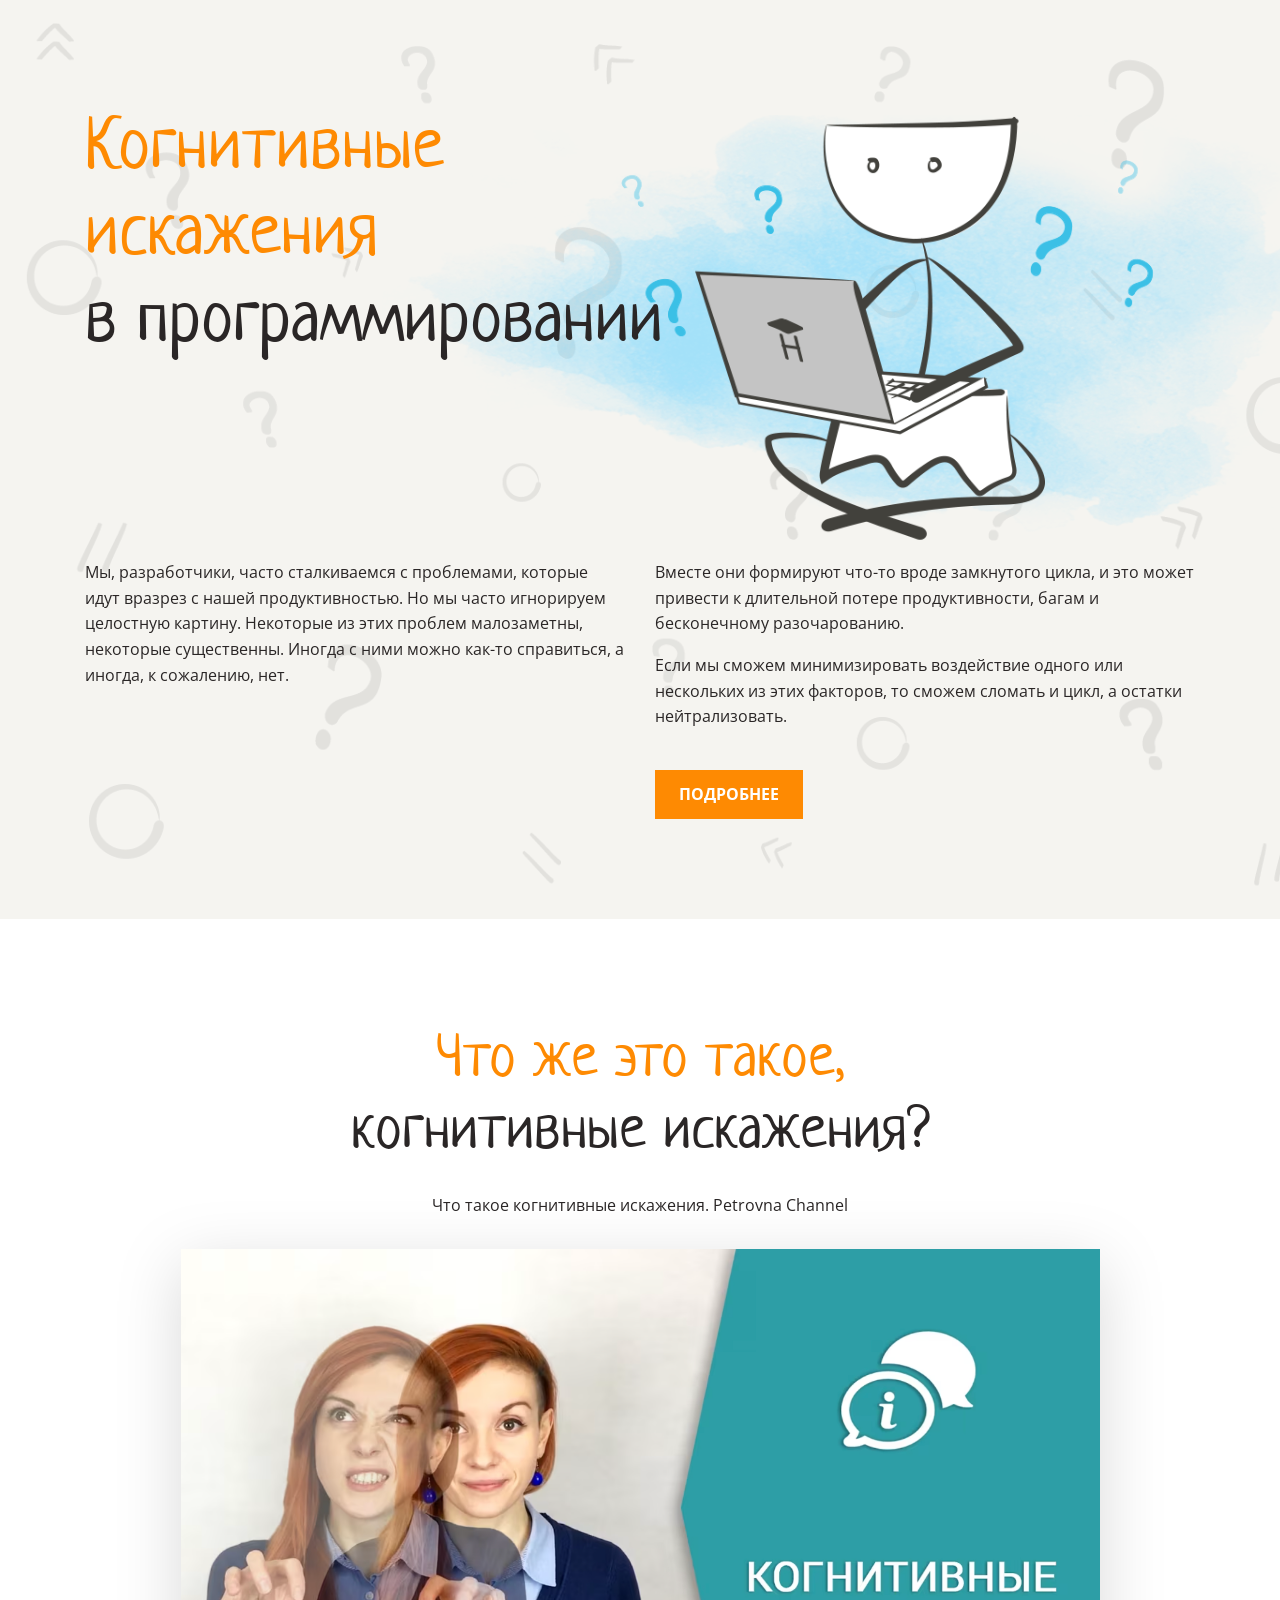
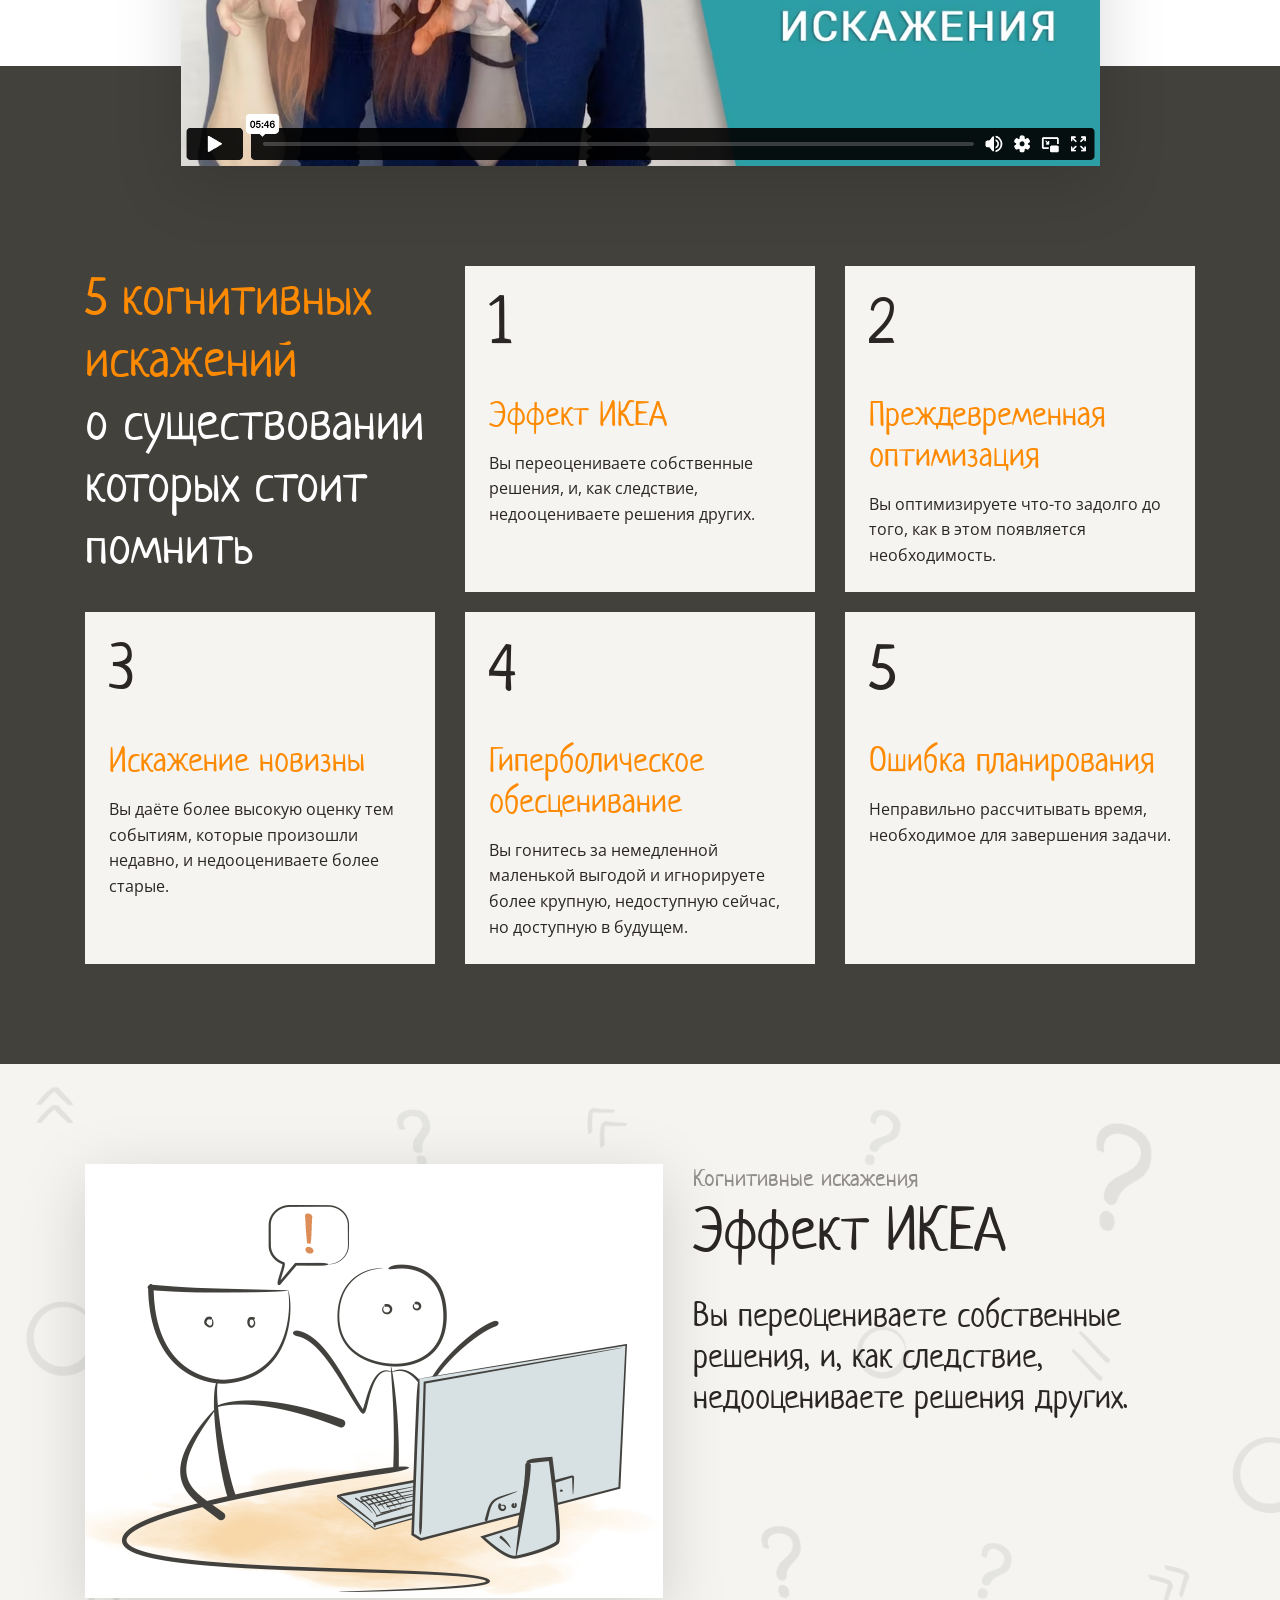
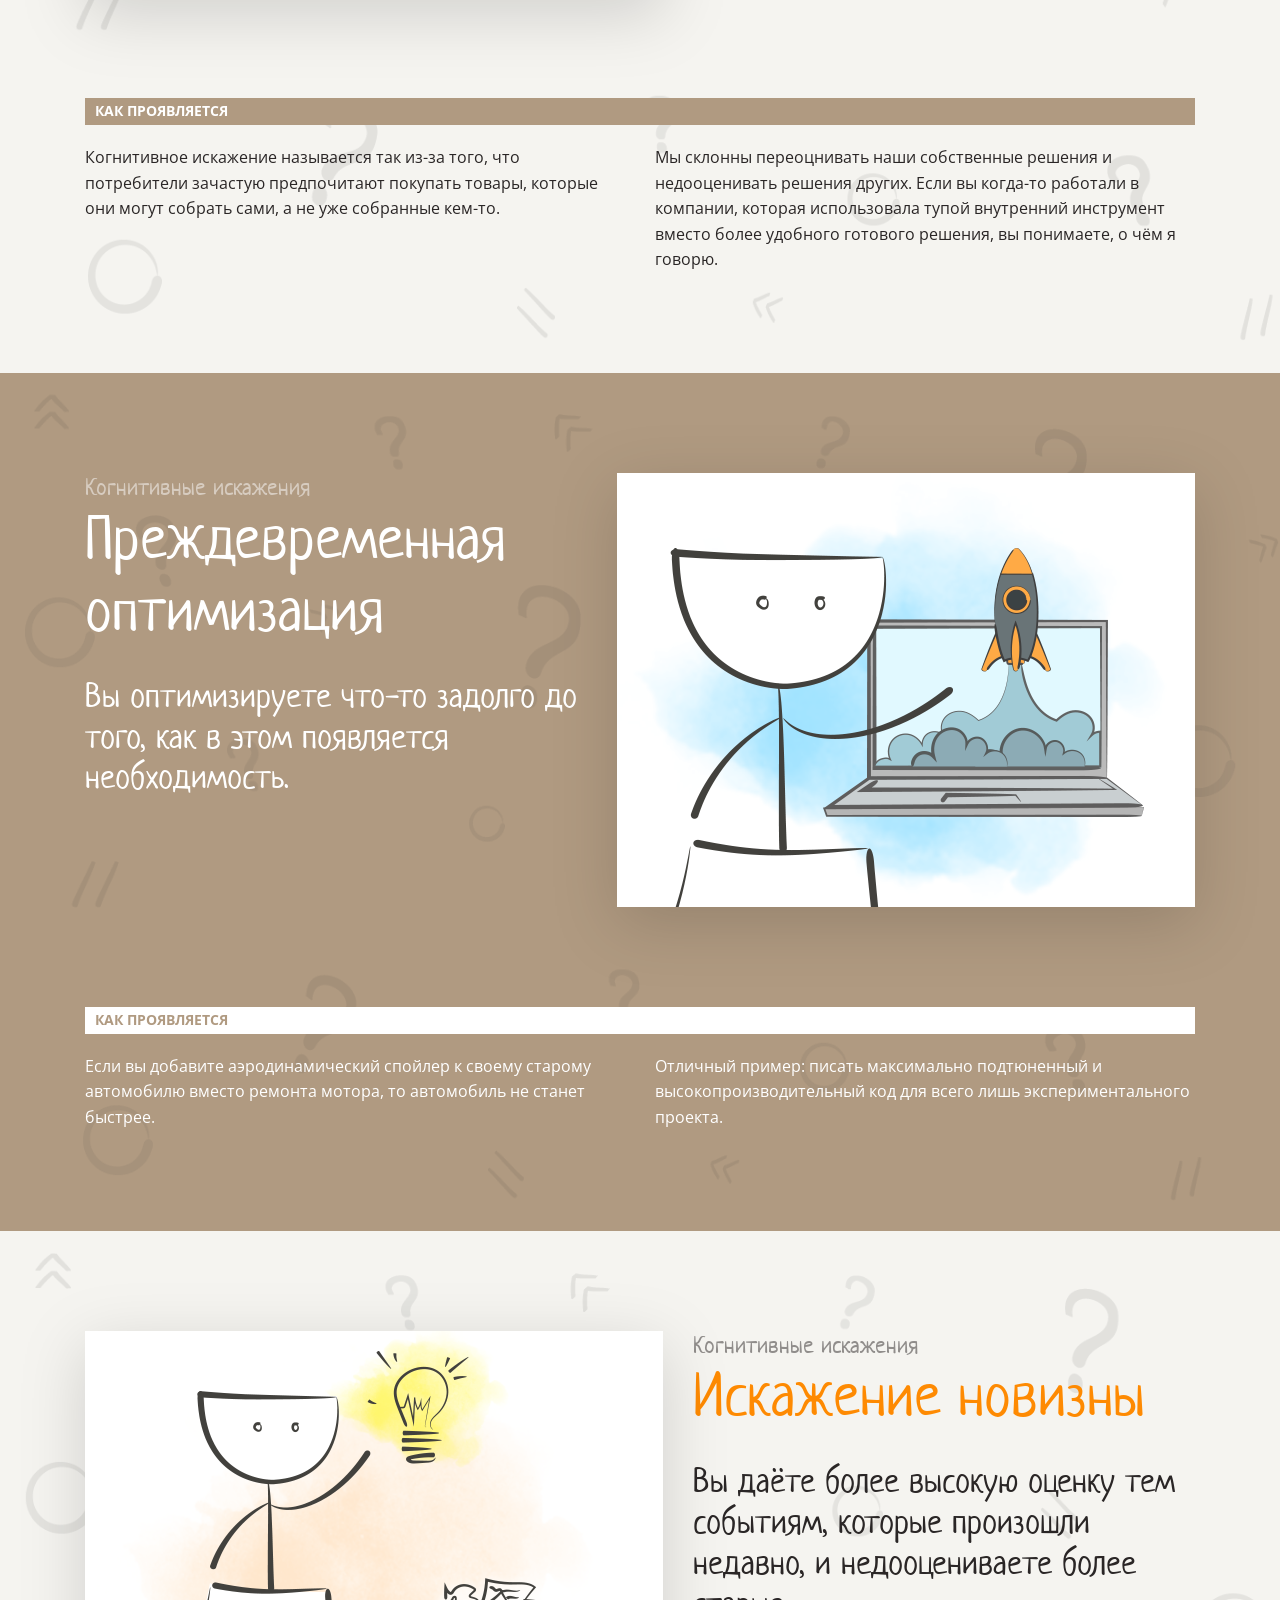
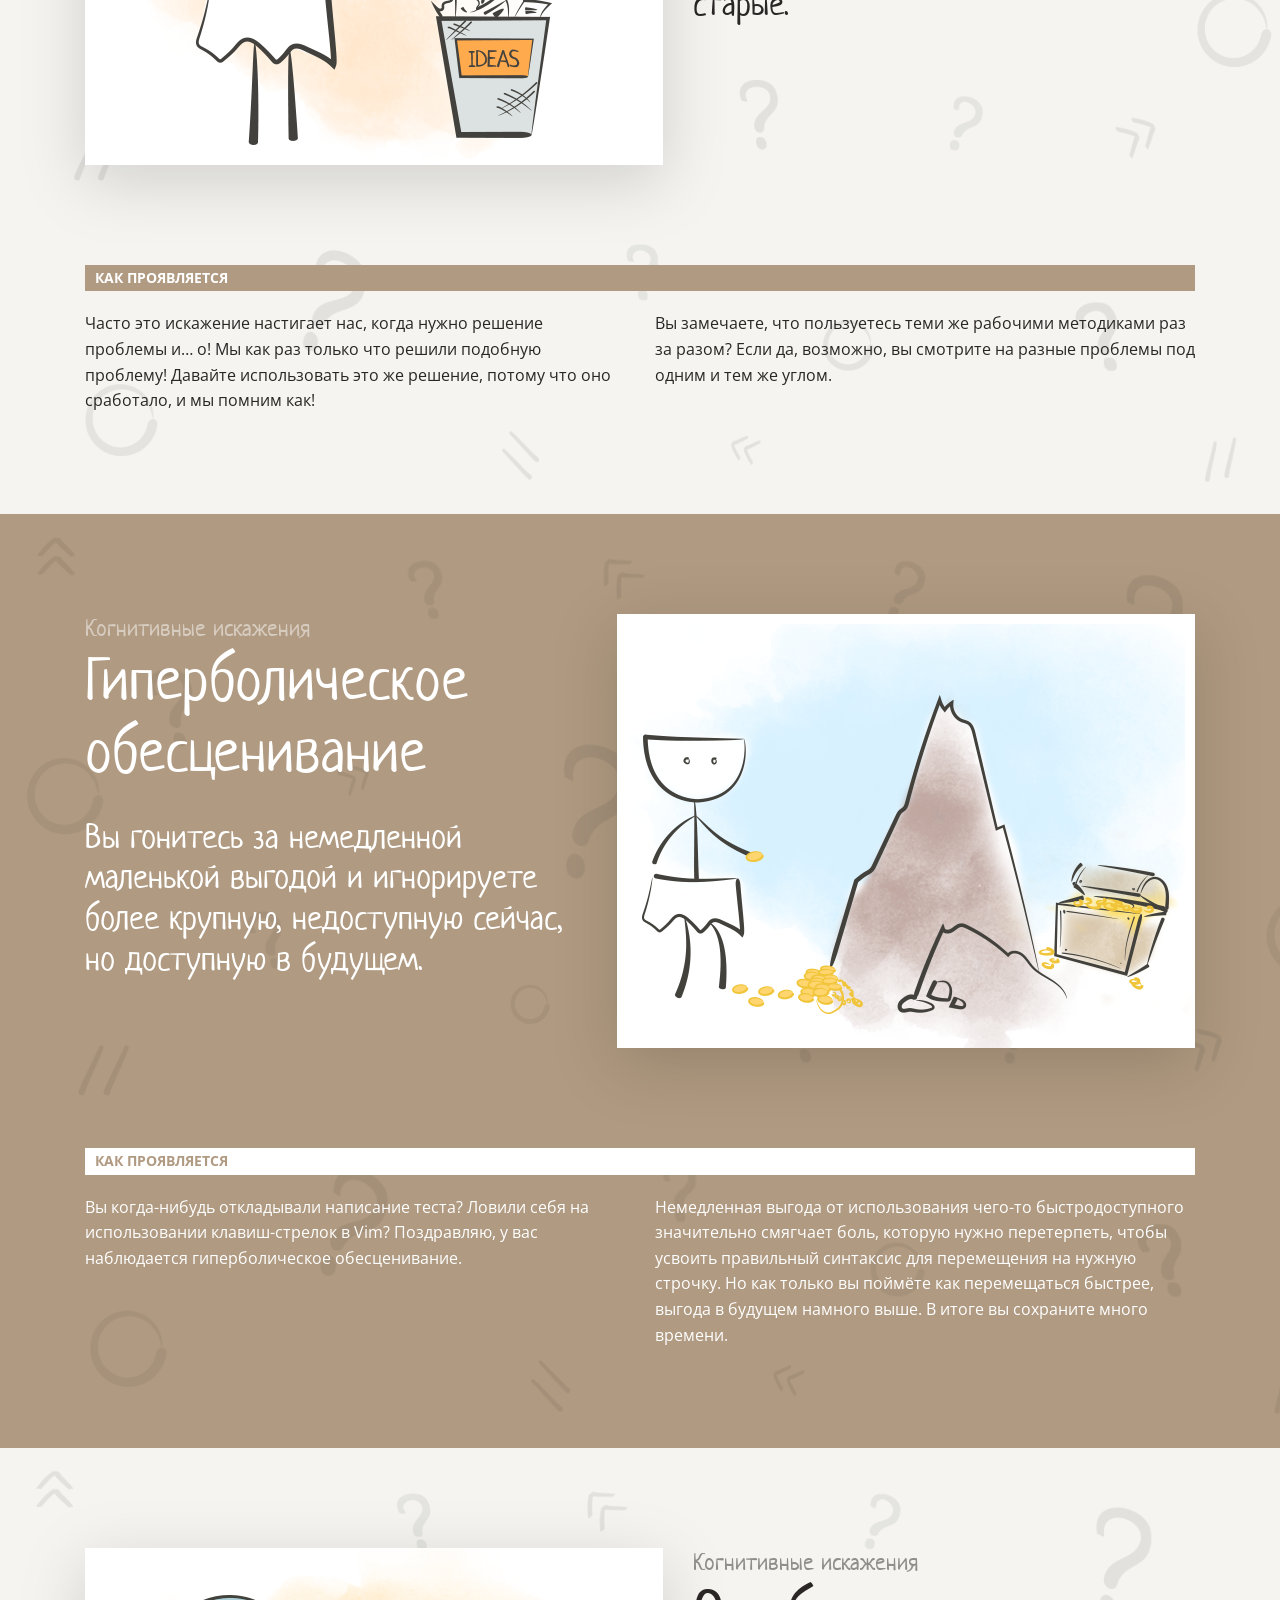
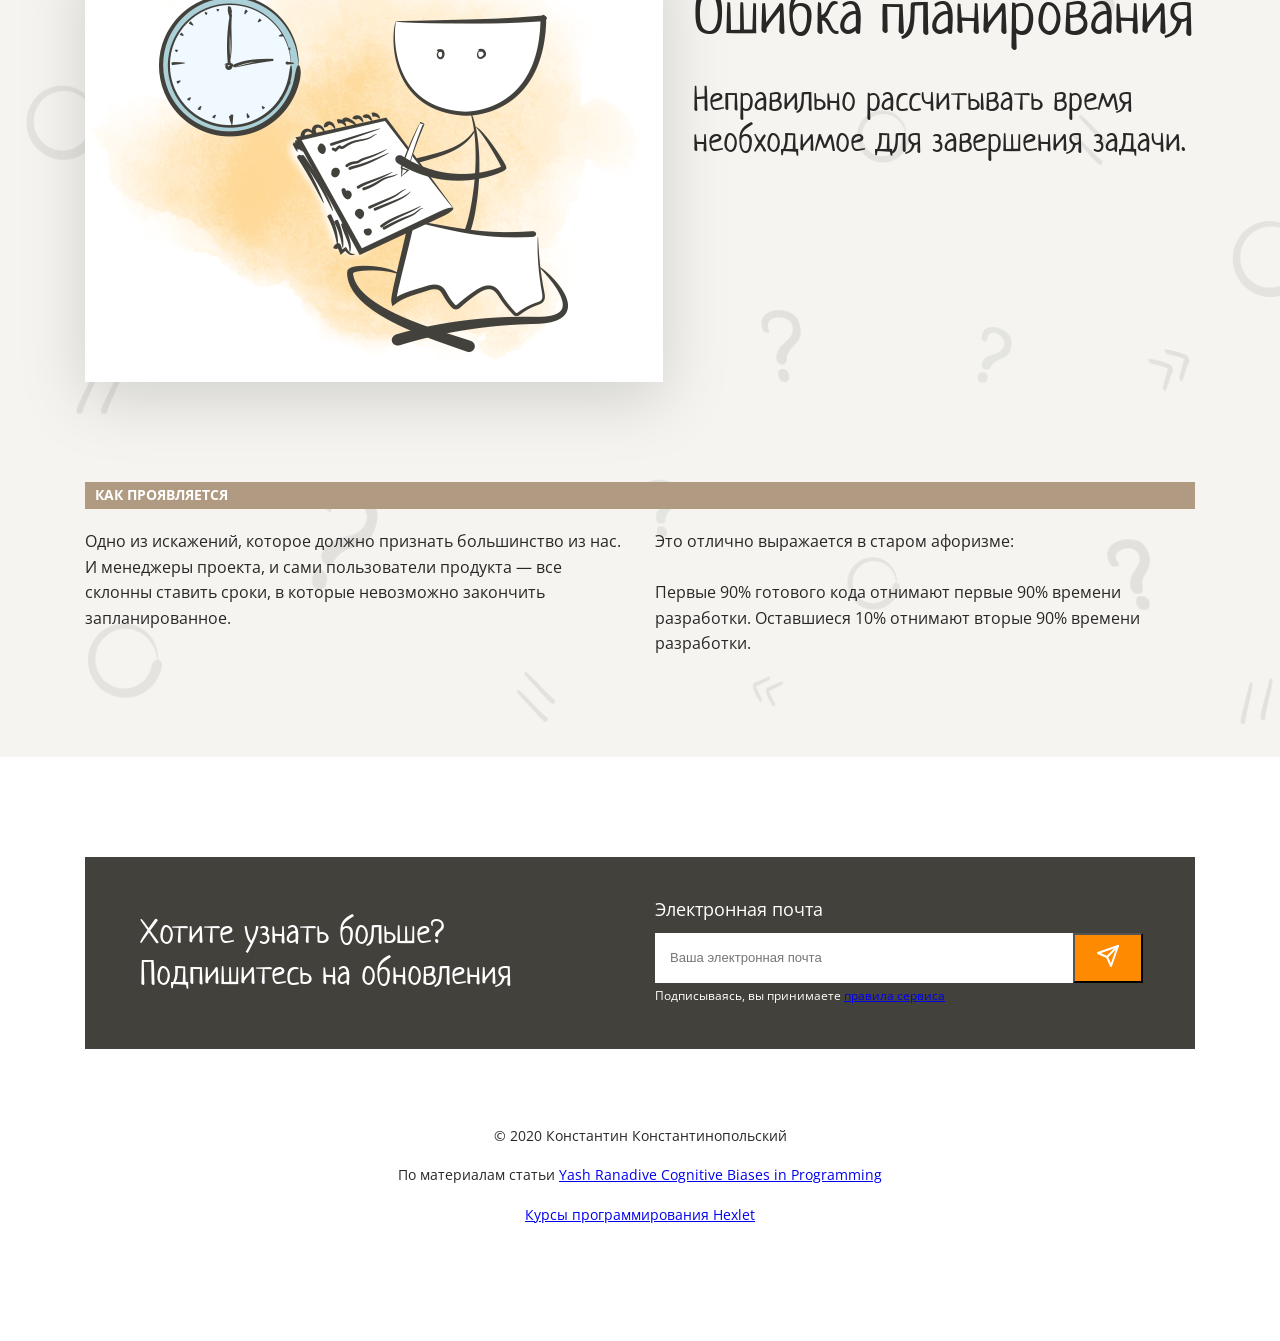
==== src/index.html @ af4f7642 "lint" ====
<!DOCTYPE html>
<html lang="ru">

<head>
    <meta charset="UTF-8">
    <meta name="viewport" content="width=device-width, initial-scale=1.0">
    <link rel="stylesheet" href="styles.css">
    <link
        href="https://fonts.googleapis.com/css2?family=Open+Sans:ital,wght@0,300;0,400;0,700;0,800;1,300;1,400;1,600;1,700;1,800&display=swap"
        rel="stylesheet">
    <link href="https://fonts.googleapis.com/css2?family=Neucha&display=swap" rel="stylesheet">

    <title>Когнитивные искажения tishunator</title>
</head>

<body>
    <header class="overflow-hidden background-pattern">

        <div class="container padding-top-100 padding-bottom-100">
            <div class="d-flex flex-wrap">

                <h1 class="margin-0 "><span class="highlight">Когнитивные <br> искажения </span> <br>в
                    программировании
                </h1>

                <img src="img/main.png" class="img-header" alt="Иллюстрация когнитивных искажений">

            </div>
            <div class="header-text">

                <div class="text-column">
                    <p>Мы, разработчики, часто сталкиваемся с проблемами, которые идут вразрез с нашей
                        продуктивностью. Но мы часто
                        игнорируем целостную картину. Некоторые из этих проблем малозаметны, некоторые существенны.
                        Иногда с ними можно
                        как-то справиться, а иногда, к сожалению, нет.</p>
                </div>
                <div class="text-column">
                    <p>Вместе они формируют что-то вроде замкнутого цикла, и это может привести к длительной потере
                        продуктивности, багам и бесконечному разочарованию.</p>

                    <p class="margin-bottom-0">Если мы сможем минимизировать воздействие одного или нескольких из этих
                        факторов, то сможем
                        сломать и цикл, а остатки нейтрализовать.</p>

                    <a href="#" class="btn"> ПОДРОБНЕЕ </a>
                </div>

            </div>
        </div>

    </header>


    <section class="bg-white" id="preview-image">
        <div class="container padding-top-100 padding-bottom-100">

            <h2 class="center  margin-0 ">Что же это такое, <br><span class="dark-color"> когнитивные
                    искажения?</span> </h2>
            <p class="center margin-30">Что такое когнитивные искажения. Petrovna Channel</p>
            <div class="video-container shadow">
                <a href="https://youtu.be/jie9AizBqss?feature=shared"><img src="img/preview.png" alt="izo"></a>
            </div>
        </div>
    </section>



    <section id="navigation" class="bg-grey">
        <div class="container padding-top-200 padding-bottom-100 margin-top">

            <div class="d-flex flex-wrap gap">

                <div class="section-title "><span class="highlight">5 когнитивных искажений </span><br> о существовании
                    которых стоит помнить</div>
                <a href="#ikea-effect" class="card ">
                    <div class="card-number">1</div>
                    <h3 class="card-title">Эффект ИКЕА</h3>
                    <div>Вы переоцениваете собственные решения, и, как следствие, недооцениваете решения других.</div>
                </a>
                <a href="#premature-optimization" class="card ">
                    <div class="card-number">2</div>
                    <h3 class="card-title">Преждевременная оптимизация</h3>
                    <div>Вы оптимизируете что-то задолго до того, как в этом появляется необходимость.</div>
                </a>

                <a href="#distortion-of-novelty" class="card ">
                    <div class="card-number">3</div>
                    <h3 class="card-title">Искажение новизны</h3>
                    <div>Вы даёте более высокую оценку тем событиям, которые произошли недавно, и недооцениваете более
                        старые.</div>
                </a>
                <a href="#hyperbolic-depreciation" class="card ">
                    <div class="card-number">4</div>
                    <h3 class="card-title">Гиперболическое обесценивание</h3>
                    <div>Вы гонитесь за немедленной маленькой выгодой и игнорируете более крупную, недоступную сейчас,
                        но доступную в будущем.</div>
                </a>
                <a href="#errors-in-planning" class="card ">
                    <div class="card-number">5</div>
                    <h3 class="card-title">Ошибка планирования</h3>
                    <div>Неправильно рассчитывать время, необходимое для завершения задачи.</div>
                </a>
            </div>
        </div>
    </section>


    <section id="ikea-effect" class="background-pattern">
        <div class="container padding-top-100 padding-bottom-100">
            <div class="d-flex gap-30">
                <img src="img/1.png" class="shadow" alt="izo">
                <div class="right-block">
                    <div class="cognitive-distortions-on-white">Когнитивные искажения</div>
                    <h2 class="margin-0  dark-color">Эффект ИКЕА</h2>
                    <div class="cognitive-distortions-sent">Вы переоцениваете собственные решения, и, как следствие,
                        недооцениваете решения других.</div>
                </div>
            </div>

            <h4 class="margin-top-100 margin-bottom-0">КАК ПРОЯВЛЯЕТСЯ</h4>
            <div class="d-flex gap-30 ">
                <div class="text-column padding-top-20">Когнитивное искажение называется так из-за того, что потребители
                    зачастую предпочитают покупать товары, которые они могут собрать сами, а не уже собранные кем-то.
                </div>
                <div class="text-column padding-top-20">Мы склонны переоцнивать наши собственные решения и недооценивать
                    решения других. Если вы когда-то работали в компании, которая использовала тупой внутренний
                    инструмент вместо более удобного готового решения, вы понимаете, о чём я говорю.</div>
            </div>
        </div>
    </section>



    <section id="premature-optimization" class="background-pattern background-brown">
        <div class="container padding-top-100 padding-bottom-100">
            <div class="d-flex gap-30">
                <div class="right-block">
                    <div class="cognitive-distortions-on-brown">Когнитивные искажения</div>
                    <h2 class="white-color margin-0">Преждевременная оптимизация</h2>
                    <div class="cognitive-distortions-sent white-color">Вы оптимизируете что-то задолго до того, как в
                        этом появляется необходимость.</div>
                </div>
                <img src="img/2.png" class="shadow" alt="izo">
            </div>

            <h4 class="margin-top-100 margin-bottom-0 white-bg brown-color">КАК ПРОЯВЛЯЕТСЯ</h4>
            <div class="d-flex gap-30  white">
                <div class="text-column padding-top-20 white-color">Если вы добавите аэродинамический спойлер к своему
                    старому автомобилю вместо ремонта мотора, то автомобиль не станет быстрее.</div>
                <div class="text-column padding-top-20 white-color">Отличный пример: писать максимально подтюненный и
                    высокопроизводительный код для всего лишь экспериментального проекта.</div>
            </div>
        </div>
    </section>


    <section id="distortion-of-novelty" class="background-pattern">
        <div class="container padding-top-100 padding-bottom-100">
            <div class="d-flex gap-30">
                <img src="img/3.png" class="shadow" alt="izo">
                <div class="right-block">
                    <div class="cognitive-distortions-on-white">Когнитивные искажения</div>
                    <h2 class="margin-0">Искажение новизны</h2>
                    <div class="cognitive-distortions-sent">Вы даёте более высокую оценку тем событиям, которые
                        произошли недавно, и недооцениваете более старые.</div>
                </div>
            </div>

            <h4 class="margin-top-100 margin-bottom-0">КАК ПРОЯВЛЯЕТСЯ</h4>
            <div class="d-flex gap-30 ">
                <div class="text-column padding-top-20">Часто это искажение настигает нас, когда нужно решение проблемы
                    и… о! Мы как раз только что решили подобную проблему! Давайте использовать это же решение, потому
                    что оно сработало, и мы помним как!
                </div>
                <div class="text-column padding-top-20">Вы замечаете, что пользуетесь теми же рабочими методиками раз за
                    разом? Если да, возможно, вы смотрите на разные проблемы под одним и тем же углом.</div>
            </div>
        </div>
    </section>


    <section id="hyperbolic-depreciation" class=" background-pattern background-brown ">
        <div class="container padding-top-100 padding-bottom-100">
            <div class="d-flex gap-30">
                <div class="right-block">
                    <div class="cognitive-distortions-on-brown">Когнитивные искажения</div>
                    <h2 class="white-color margin-0">Гиперболическое обесценивание</h2>
                    <div class="cognitive-distortions-sent white-color">Вы гонитесь за немедленной маленькой выгодой и
                        игнорируете более крупную, недоступную сейчас, но доступную в будущем.</div>
                </div>
                <img src="img/4.png" class="shadow" alt="izo">
            </div>

            <h4 class="margin-top-100 margin-bottom-0 white-bg brown-color">КАК ПРОЯВЛЯЕТСЯ</h4>
            <div class="d-flex gap-30  white">
                <div class="text-column padding-top-20 white-color">Вы когда-нибудь откладывали написание теста? Ловили
                    себя на использовании клавиш-стрелок в Vim? Поздравляю, у вас наблюдается гиперболическое
                    обесценивание.</div>
                <div class="text-column padding-top-20 white-color">Немедленная выгода от использования чего-то
                    быстродоступного значительно смягчает боль, которую нужно перетерпеть, чтобы усвоить правильный
                    синтаксис для перемещения на нужную строчку. Но как только вы поймёте как перемещаться быстрее,
                    выгода в будущем намного выше. В итоге вы сохраните много времени.</div>
            </div>
        </div>
    </section>


    <section id="errors-in-planning" class="background-pattern">
        <div class=" container padding-top-100 padding-bottom-100">
            <div class="d-flex gap-30">
                <img src="img/5.png" class="shadow" alt="izo">
                <div class="right-block">
                    <div class="cognitive-distortions-on-white">Когнитивные искажения</div>
                    <h2 class="margin-0 dark-color">Ошибка планирования</h2>
                    <div class="cognitive-distortions-sent">Неправильно рассчитывать время необходимое для завершения
                        задачи.</div>
                </div>
            </div>

            <h4 class="margin-top-100 margin-bottom-0">КАК ПРОЯВЛЯЕТСЯ</h4>
            <div class="d-flex gap-30 ">
                <div class="text-column padding-top-20">Одно из искажений, которое должно признать большинство из нас. И
                    менеджеры проекта, и сами пользователи продукта — все склонны ставить сроки, в которые невозможно
                    закончить запланированное.
                </div>

                <div class="text-column padding-top-20">Это отлично выражается в старом афоризме:<br><br>
                    Первые 90% готового кода отнимают первые 90% времени разработки. Оставшиеся 10% отнимают вторые 90%
                    времени разработки.</div>
            </div>
        </div>
    </section>

    <footer class="bg-white">
        <div class="container  padding-top-100 padding-bottom-100 ">
            <div class="d-flex g-footer footer-style">
                <div class="cognitive-distortions-sent white-color footer-text">
                    <div class="padding-left-55px"> Хотите узнать больше? <br> Подпишитесь на обновления </div>
                </div>
                <form class="subscribe__form">
                    <label for="email">Электронная почта</label>
                    <div class="input-group">
                        <input type="email" id="email" placeholder="Ваша электронная почта" required>
                        <button type="submit" aria-label="Подписаться">
                            <svg width="24" height="24" viewBox="0 0 24 24" fill="none"
                                xmlns="http://www.w3.org/2000/svg">
                                <path d="M22 2L11 13" stroke="white" stroke-width="2" stroke-linecap="round"
                                    stroke-linejoin="round" />
                                <path d="M22 2L15 22L11 13L2 9L22 2Z" stroke="white" stroke-width="2"
                                    stroke-linecap="round" stroke-linejoin="round" />
                            </svg>

                        </button>
                    </div>
                    <div class="rules white-color">Подписываясь, вы принимаете <a href="#">правила сервиса</a></div>
                </form>
            </div>
            <div class="contact">
                <p>© 2020 Константин Константинопольский</p>
                <p>По материалам статьи <a
                        href="https://medium.com/hackernoon/cognitive-biases-in-programming-5e937707c27b">Yash Ranadive
                        Cognitive Biases in Programming</a> </p>
                <p><a href="https://ru.hexlet.io/">Курсы программирования Hexlet</a></p>
            </div>
        </div>
    </footer>

</body>

</html>
---- src/styles.css ----
@font-face {
    font-weight: 300;
    font-family: "Open Sans";
    src: url("fonts/OpenSans-Light.ttf");
}

@font-face {
    font-weight: 400;
    font-family: "Open Sans";
    src: url("fonts/OpenSans-Regular.ttf");
}

@font-face {
    font-weight: 700;
    font-family: "Open Sans";
    src: url("fonts/OpenSans-Bold.ttf");
}

@font-face {
    font-family: "Neucha-Regular";

    src: url("fonts/Neucha-Regular.ttf");
}

body {
    font-family: "Open Sans", sans-serif;
    margin: 0;
    padding: 0;
    font-weight: 400;
    color: #2A2626;
    font-size: 16px;
    line-height: 1.6em;
    background-color: #f5f4f0;
    
   

}
.overflow-hidden{
    overflow-x: hidden;
}
.margin-bottom-0{
    margin-bottom: 0;
}
h1 {

    font-family: "Neucha-Regular", cursive;
    line-height: 1.2em;
    font-size: 72px;
    font-weight: 400;
    color: #2A2626;


}

h2 {
    font-family: "Neucha-Regular", cursive;
    line-height: 1.2em;
    font-size: 60px;
    font-weight: 400;
    color:#FE8A02;
   
}
.dark-color{
    color: #2A2626;
}
h3 {
    font-family: "Neucha-Regular", cursive;
    line-height: 1.2em;
    font-size: 34px;
    font-weight: 400;
    color: #2A2626;
}

.background-pattern {
    position: relative;


}

.background-pattern::before {
    content: "";
    position: absolute;
    top: 0;
    left: 0;
    width: 100%;
    height: 100%;
    background: url('img/background.png') no-repeat;
    background-size: cover;
    opacity: 0.1;
    z-index: -1;
}

.container{
    width: 1110px;
    margin: 0 auto;
    position: relative;
 
}

.padding-top-100{
    padding-top: 100px;
}
.padding-bottom-100{
    padding-bottom: 100px;
}

.highlight {
    color: #fe8a02;
}

.nowrap {
    white-space: nowrap;
}

.margin-0 {
    margin: 0;
    z-index: 1;
    
}


.d-flex {
    display: flex;
    
}
.flex-wrap{
    flex-wrap: wrap;
}
.img-header {
    position: absolute;
    height: 525px;
   top: 55px;
    right:  -270px;
    z-index: -1;
}

.header-text {
    display: flex;
    margin-top: 185px;
   gap: 30px;

}

.text-column {
    flex: 1;
    min-width: 540px;
}

.btn {
    display: inline-block;
    background: #fe8a02;
    color: white;
    border: none;
    padding: 12px 24px;
    font-size: 16px;
    font-weight: bold;
    margin-top: 40px;
    line-height: 160%;
    text-decoration: none;
}


.btn a {
    color: white;
    text-decoration: none;
}

.video-container {
    position: relative;
    text-align: center;
    
}

.video-container img {
    display: block;
    width: 919px;
    height: 517px;
 
    margin-left: auto;
  margin-right: auto;
}
.shadow{
    filter: drop-shadow(0 16px 32px rgba(0 0 0 / 15%));
}
.bg-white {
    position: relative;
}
.padding-top-200{
    padding-top: 200px;
}
.bg-white::before {
    content: "";
    position: absolute;
    top: 0;
    left: 0;
    width: 100%;
    height: 100%;
    background-color: white;
    z-index: -1;
    background-size: cover;
 
    
}
.margin-top{
    margin-top:-200px
}
.bg-grey{
    position: relative; 
}
.bg-grey::before{
        content: "";
        position: absolute;
        top: 0;
       
        left: 0;
        width: 100%;
        height: 100%;
        background-color: #42413C;
        z-index: -1;
        background-size: cover;
    
        
}
.center {
    text-align: center;
}

.margin-30{
    margin-top: 30px;
    margin-bottom: 30px;
}


.gap {
    column-gap: 30px;
    row-gap: 20px;  
}
.gap-30 {
gap: 30px;
}
.card {
   
    
    background:#F5F4F0;
    color: #2A2626;
    text-decoration: none;
    
    
    flex-basis: 350px;
    
    box-sizing: border-box;
    padding: 24px;
   
    
}


.card:hover{
   background-color:#FE8A02 ; 
   color:white;
}
.card:hover .card-title{
    background-color:#FE8A02 ; 
    color:white;
 }

 
 .section-title{
    font-family: "Neucha-Regular", cursive;
    font-size: 52px;
    line-height: 1.2em;
    flex-basis: 350px;
   
    color: white;
}
.card-number {
    font-size: 64px;
    font-family: "Neucha-Regular", cursive;
    line-height: 1;
    margin-bottom: 40px;
    
}
.card-title {
    color: #fe8a02;
   
    margin-bottom: 16px;
    font-family: "Neucha-Regular", cursive;
    font-size: 34px;
    font-weight: 400;
    line-height: 120%;
  
  
}
.cognitive-distortions-on-white{
    font-family: "Neucha-Regular", cursive;
    font-size: 24px;
    color: #908D8B;
    line-height: 28.8px
}
.cognitive-distortions-on-brown{
    font-family: "Neucha-Regular", cursive;
    font-size: 24px;
    color: #D7CCC0;
    line-height: 28.8px
}

.cognitive-distortions-sent{
    font-family: "Neucha-Regular", cursive;
    font-size: 34px;
    line-height: 40.8px;
    padding-top: 30px;
}
h4{
    font-size: 14px;
    line-height: 16.8px;
    color: white;
    background-color:#B09A81 ;
    padding-top: 5px;
  padding-left: 10px;
  padding-bottom: 5px;
}
.margin-top-100{
    margin-top: 100px;
}
.padding-top-20{
    padding-top: 20px;
}
.background-brown{
    background-color: #B09A81;
  z-index: 0;
}
.white-color{
    color: white;
}
.white-bg{
   background-color: white; 
}
.brown-color{
    color: #B09A81;
}
.g-footer{
    background-color: #42413C;
}
.footer-text{
    flex: 1;
    padding-top: 55px;
  
  padding-bottom: 55px;
}
.subscribe__form{
    flex: 1;
    margin-top: 38px;
    margin-left: 30px;
}
.subscribe__form label{
    font-size: 18px;
    line-height: 160%;
    color:white;

}
.subscribe__form input{
background-color: white;
height: 50px;
width: 418px;

}
.input-group{
    margin-top: 9px;
}
.input-group input::placeholder {
    color: #757575;
    font-size: 13.1px;
  
  }
  .input-group input{
     box-sizing: border-box;
     border: none;
   padding-left: 15px;
   height: 50px;
   padding-top: 0;
  padding-bottom: 0;
  
  }
  .rules{
    font-size: 12px;
  }
  .img-send{
    height: 50px;
    width: 70px;
  }
 button{
    background-color: #FE8A02;
    width: 70px;
    height: 50px;
    position: absolute;
 }
 .padding-left-55px{
    padding-left: 55px;
 }
 .contact{
    padding-top: 60px;
    font-size: 14px;
    text-align: center;
 }
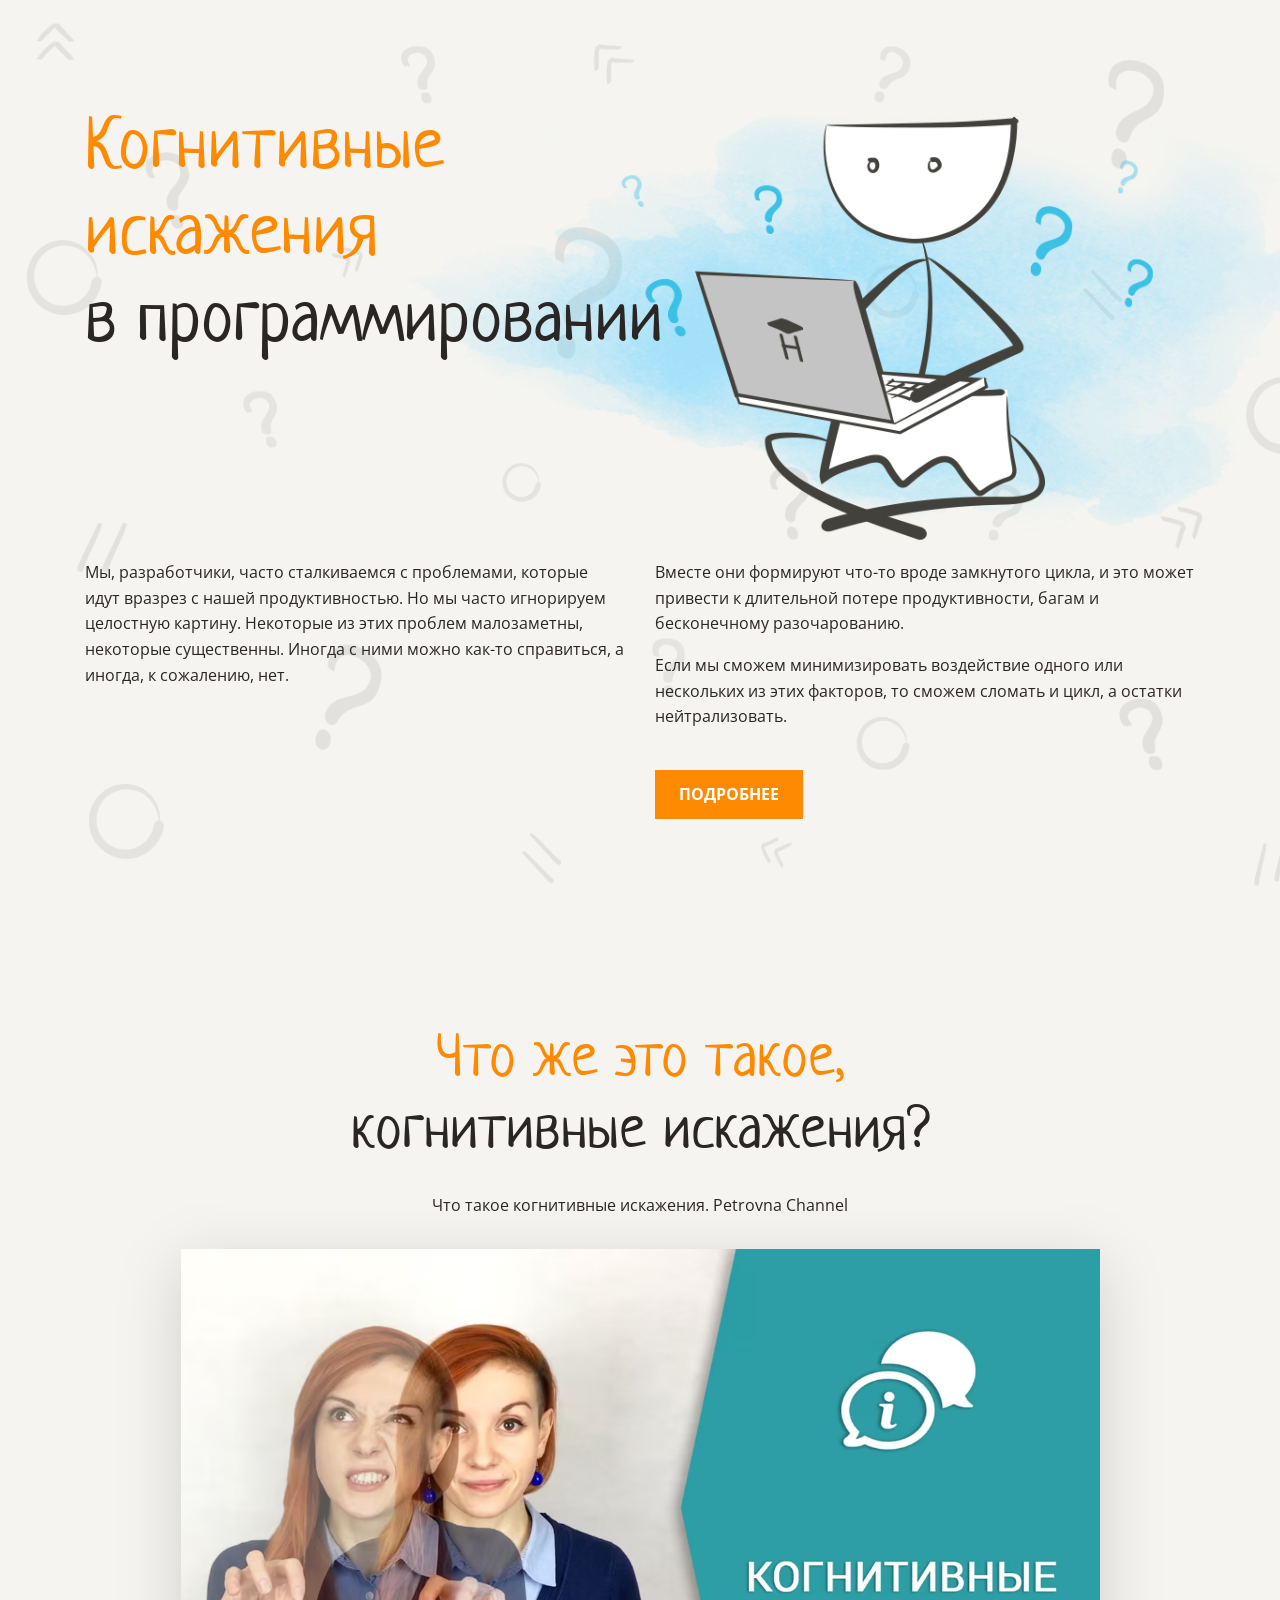
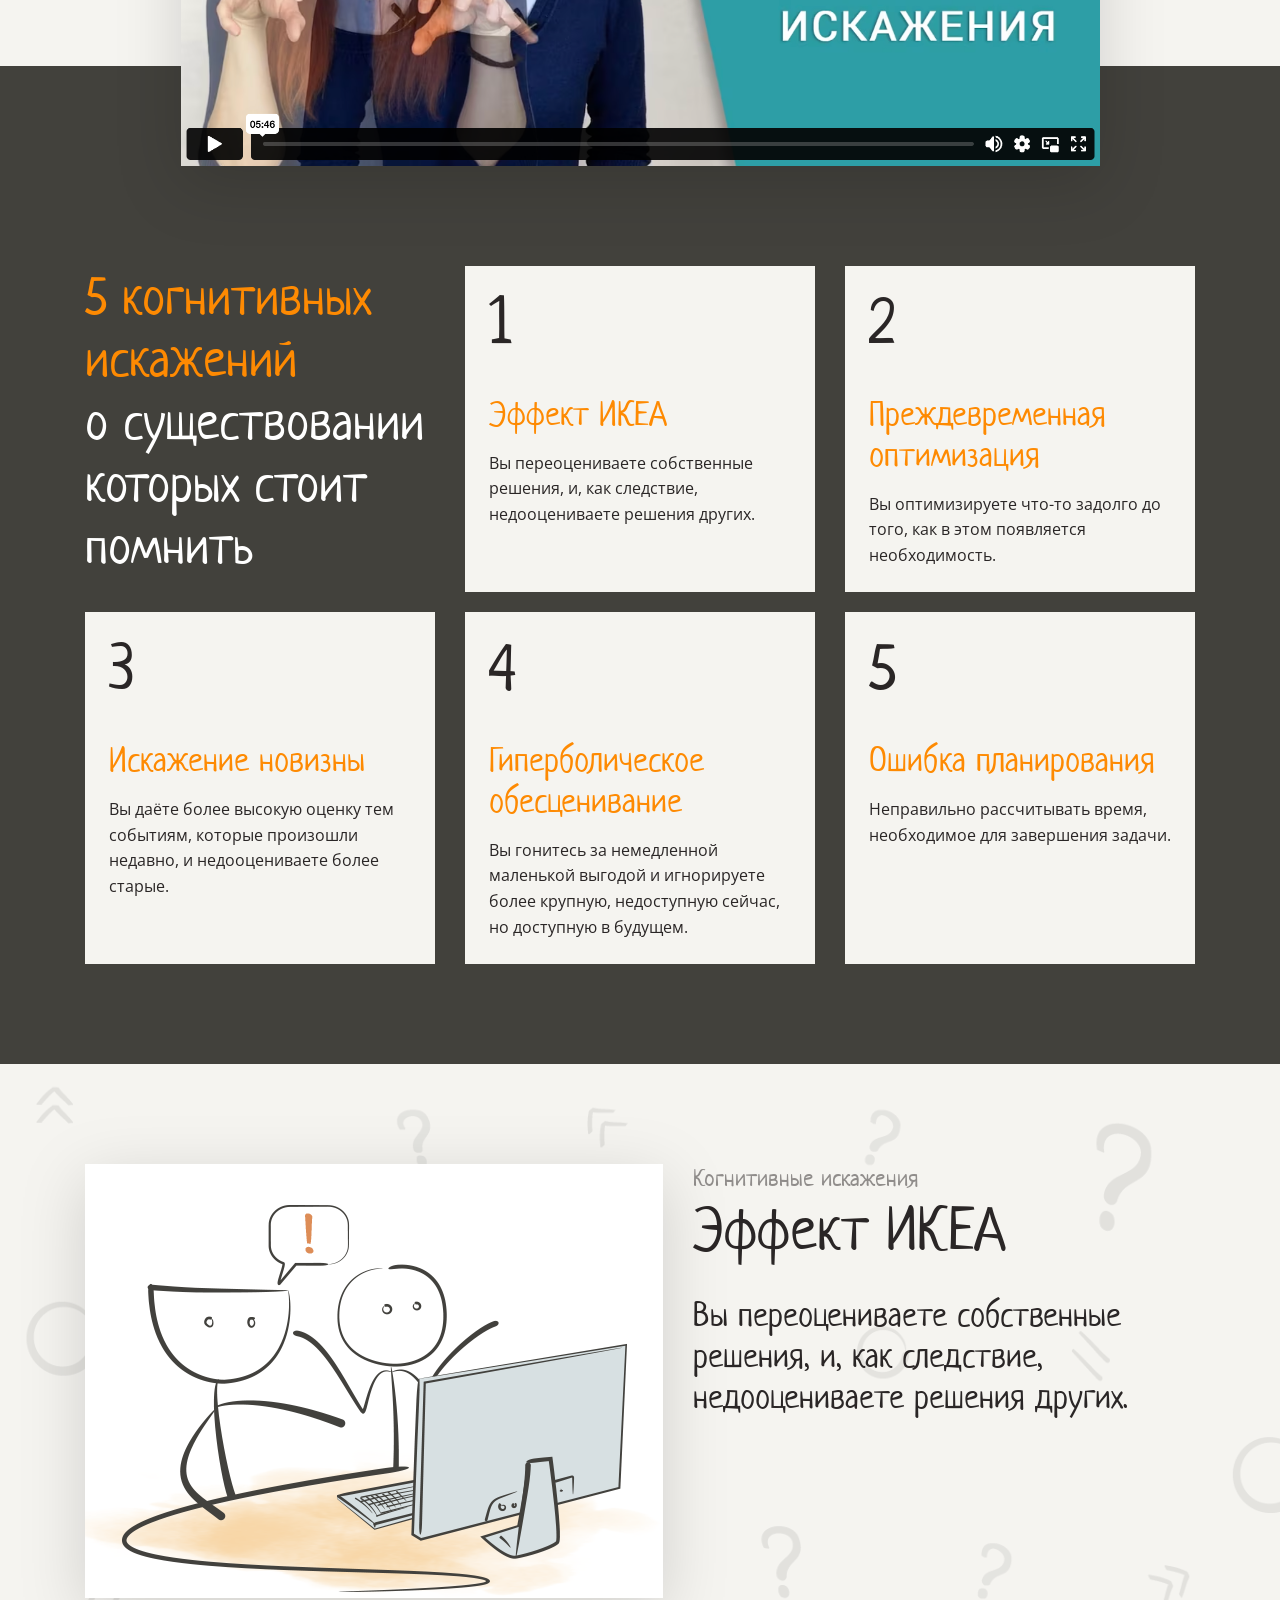
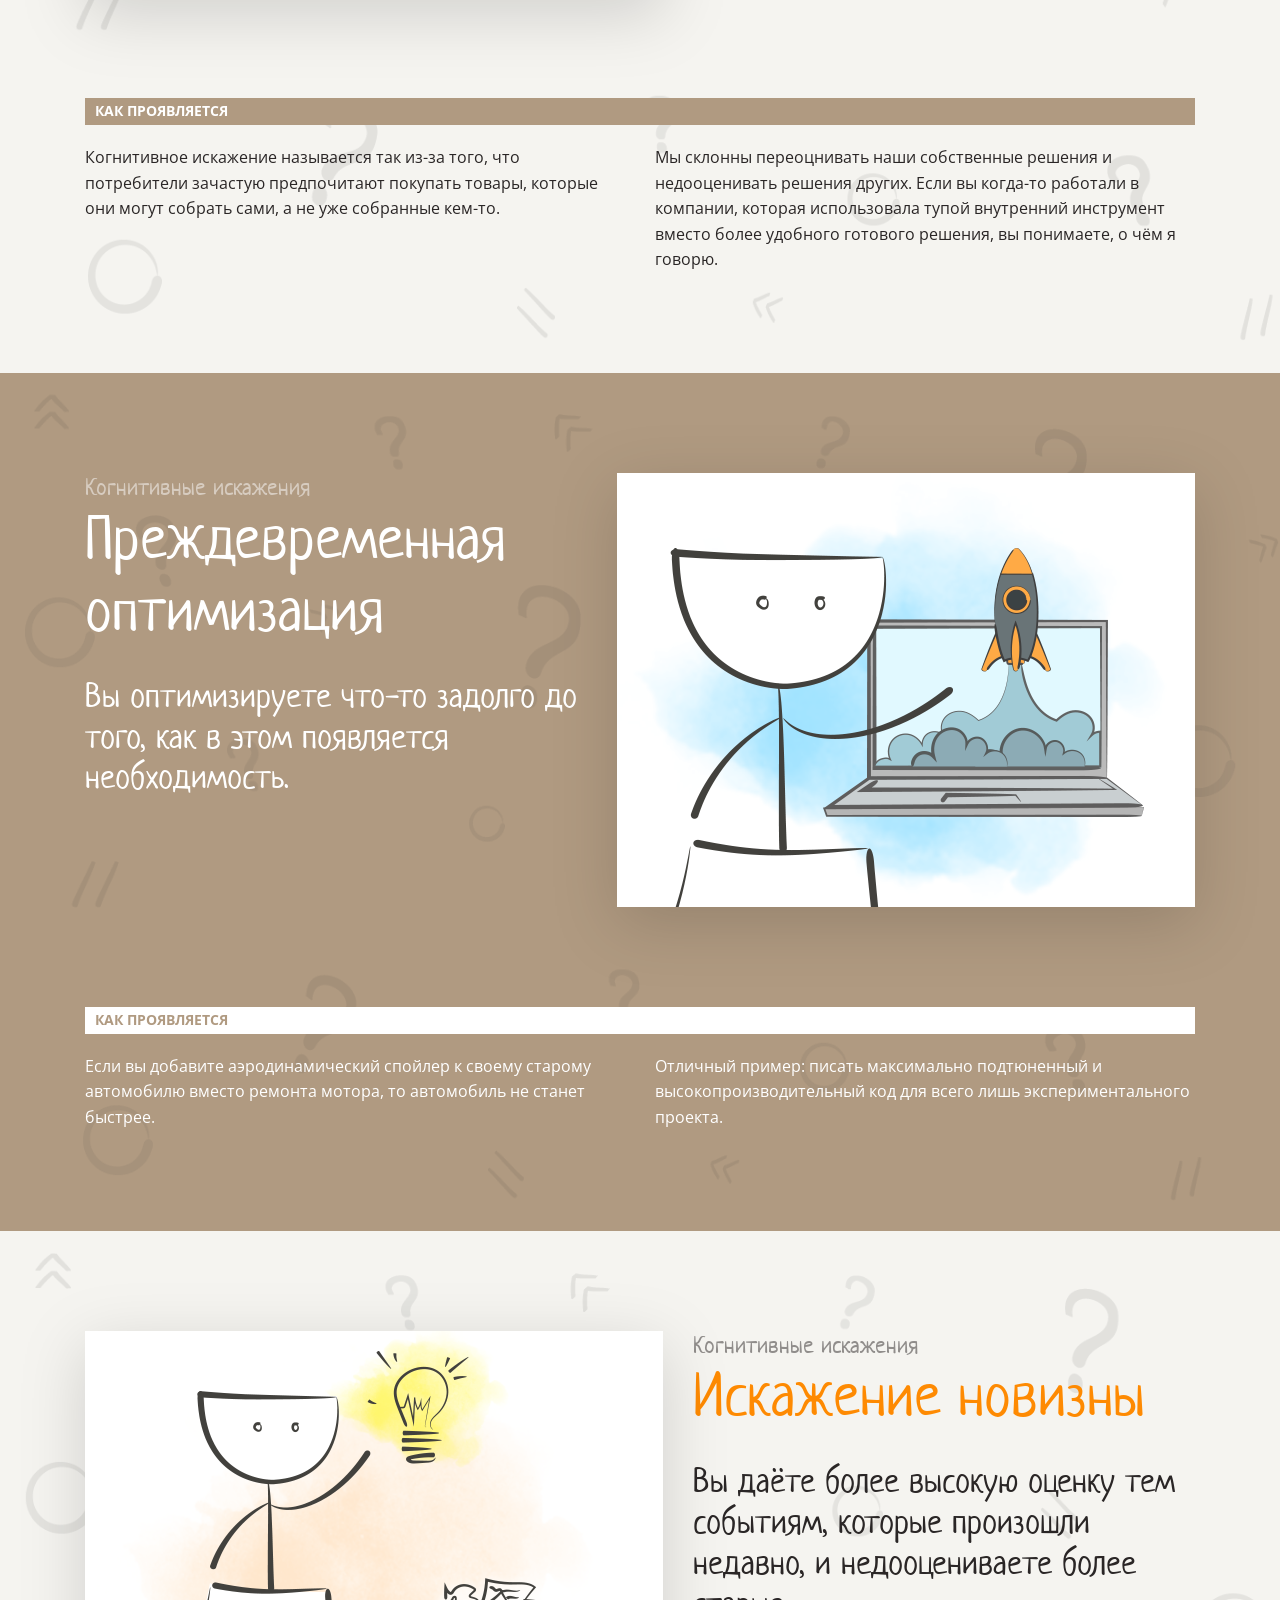
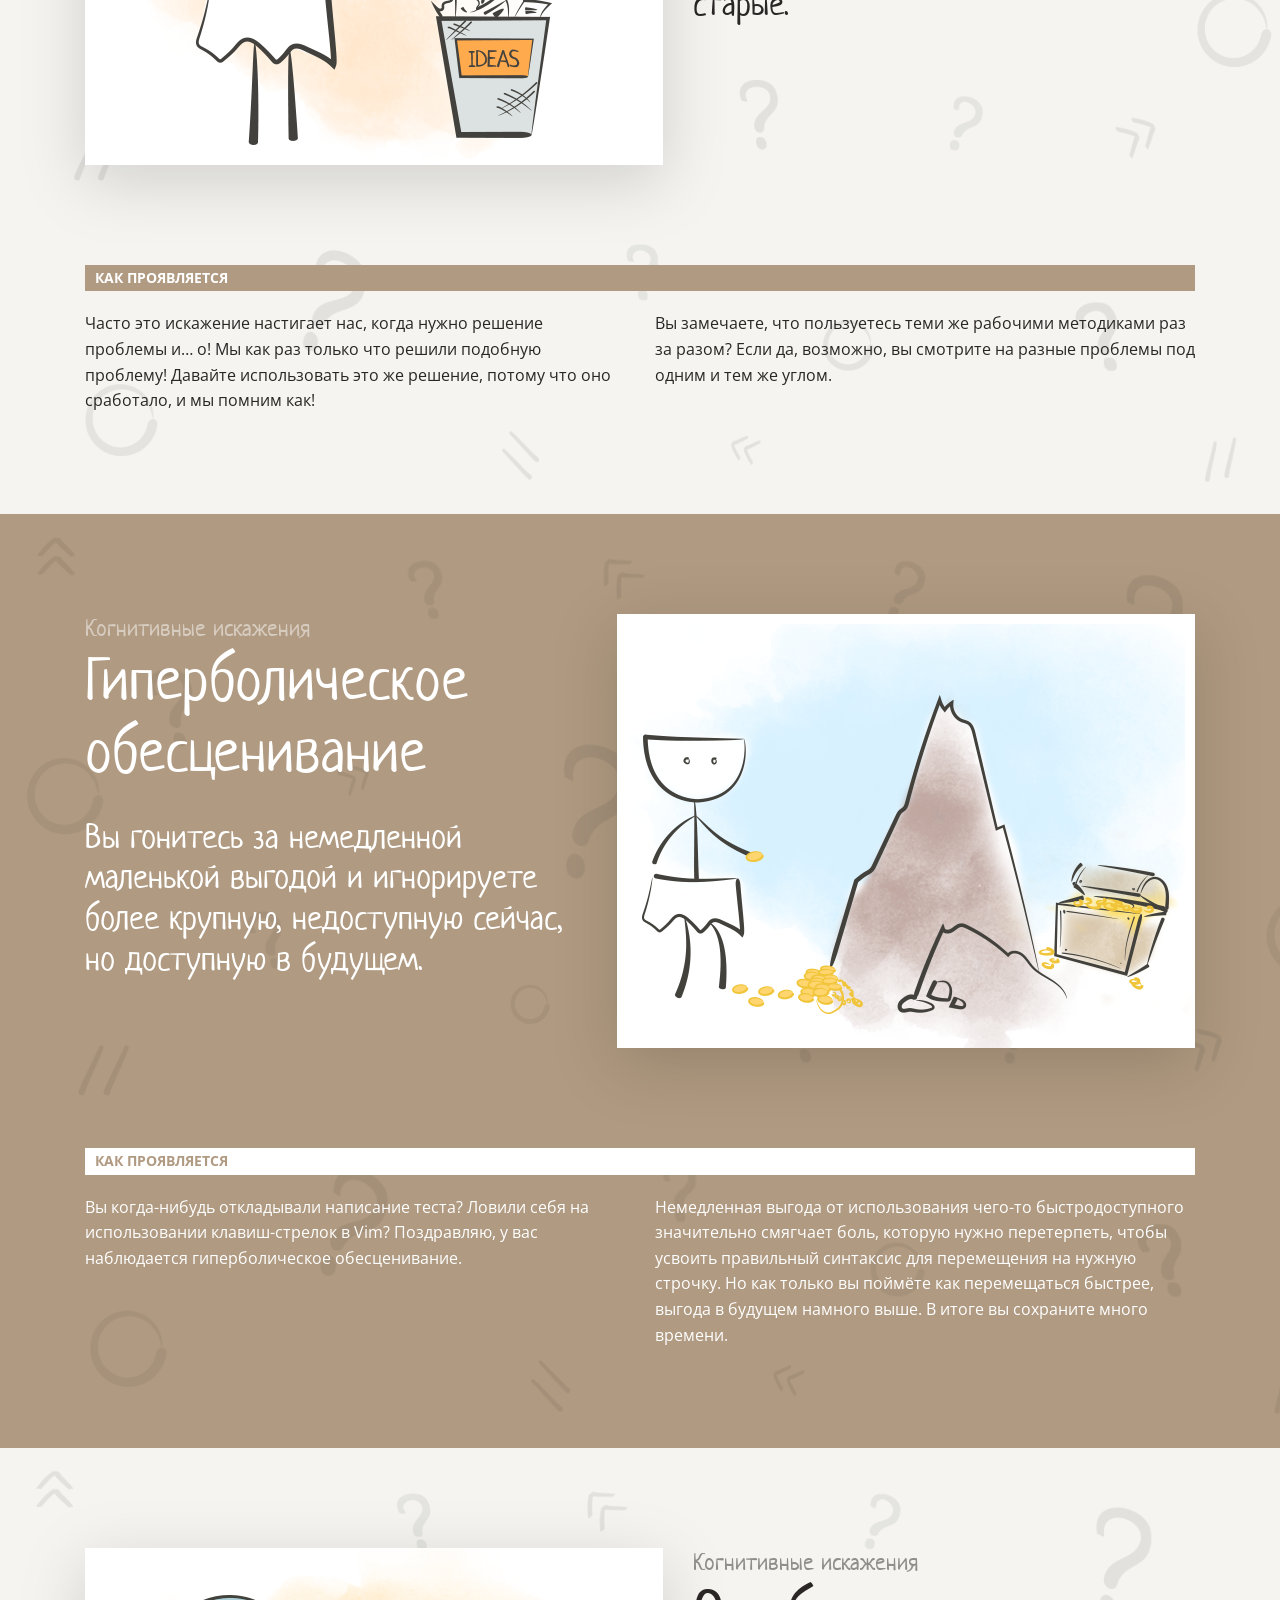
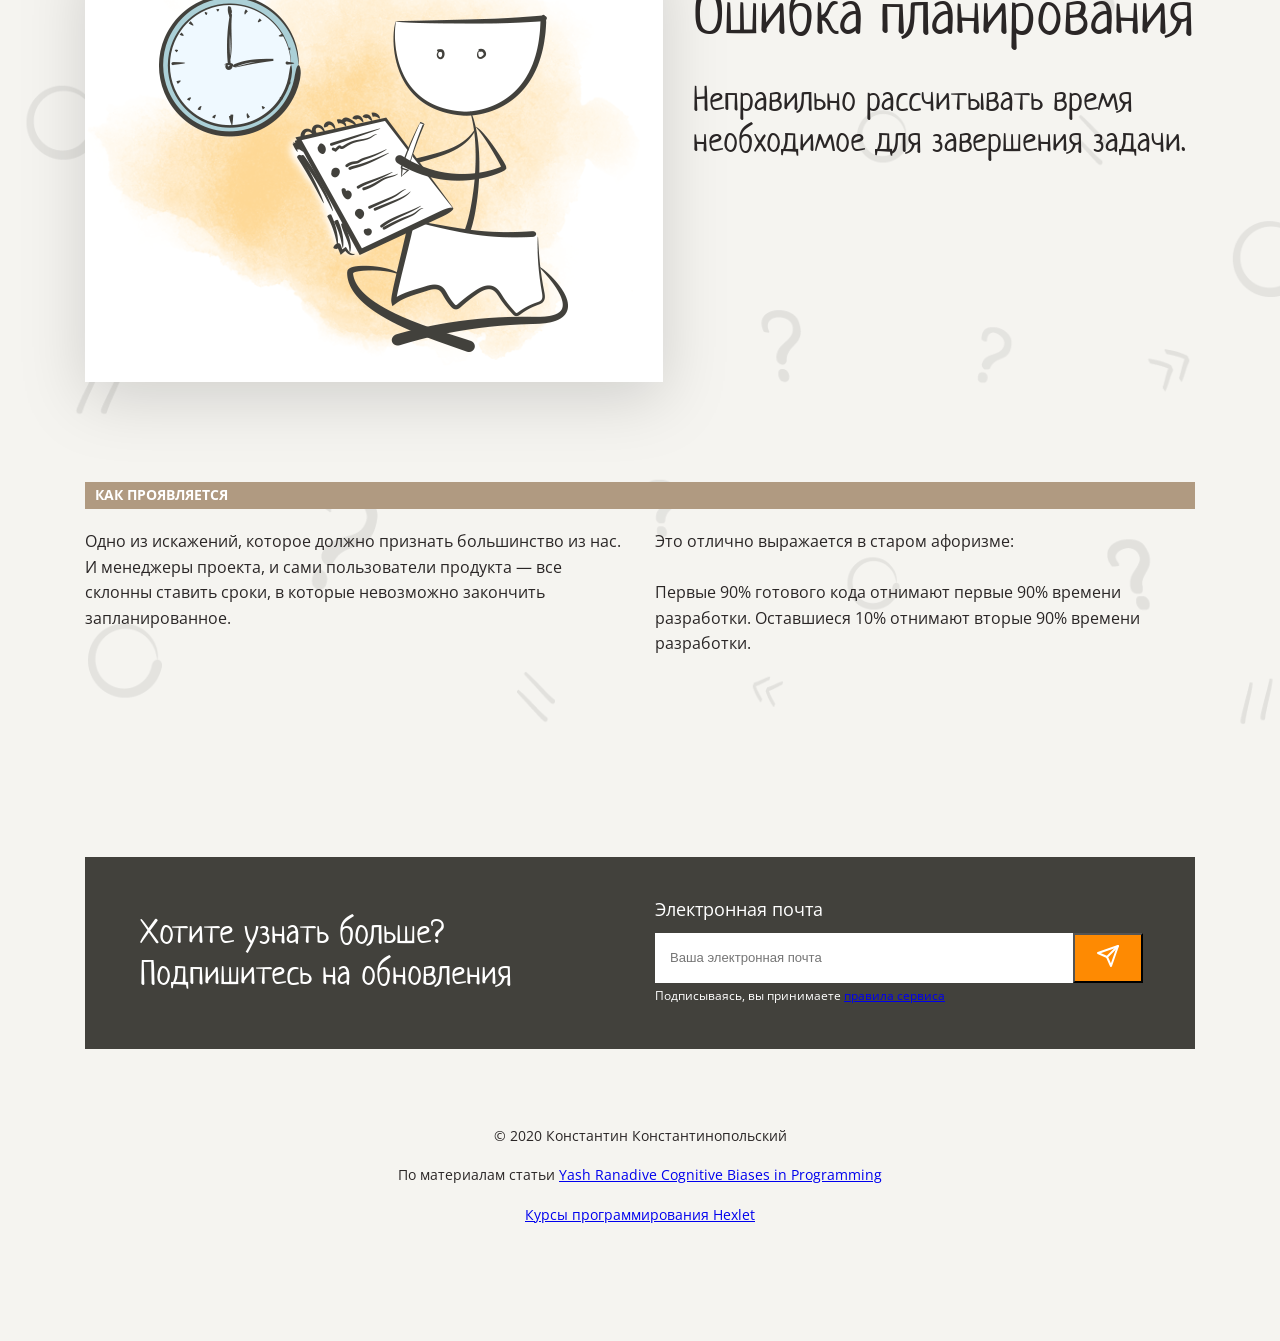
==== commit a5153e91: "исправления" ====
--- a/src/index.html
+++ b/src/index.html
@@ -4,7 +4,7 @@
 <head>
     <meta charset="UTF-8">
     <meta name="viewport" content="width=device-width, initial-scale=1.0">
-    <link rel="stylesheet" href="styles.css">
+    <link rel="stylesheet" href="styles/styles.css">
     <link
         href="https://fonts.googleapis.com/css2?family=Open+Sans:ital,wght@0,300;0,400;0,700;0,800;1,300;1,400;1,600;1,700;1,800&display=swap"
         rel="stylesheet">
@@ -66,40 +66,40 @@
 
 
 
-    <section id="navigation" class="bg-grey">
-        <div class="container padding-top-200 padding-bottom-100 margin-top">
+    <section id="navigation" class="bg-grey margin-top-neg-200">
+        <div class="container padding-top-200 padding-bottom-100 ">
 
             <div class="d-flex flex-wrap gap">
 
-                <div class="section-title "><span class="highlight">5 когнитивных искажений </span><br> о существовании
-                    которых стоит помнить</div>
+                <h2 class="section-title margin-0"><span class="highlight ">5 когнитивных искажений </span><br> о существовании
+                    которых стоит помнить</h2>
                 <a href="#ikea-effect" class="card ">
                     <div class="card-number">1</div>
                     <h3 class="card-title">Эффект ИКЕА</h3>
-                    <div>Вы переоцениваете собственные решения, и, как следствие, недооцениваете решения других.</div>
+                    <p class="margin-bottom-0">Вы переоцениваете собственные решения, и, как следствие, недооцениваете решения других.</p>
                 </a>
                 <a href="#premature-optimization" class="card ">
                     <div class="card-number">2</div>
                     <h3 class="card-title">Преждевременная оптимизация</h3>
-                    <div>Вы оптимизируете что-то задолго до того, как в этом появляется необходимость.</div>
+                    <p class="margin-bottom-0">Вы оптимизируете что-то задолго до того, как в этом появляется необходимость.</p>
                 </a>
 
                 <a href="#distortion-of-novelty" class="card ">
                     <div class="card-number">3</div>
                     <h3 class="card-title">Искажение новизны</h3>
-                    <div>Вы даёте более высокую оценку тем событиям, которые произошли недавно, и недооцениваете более
-                        старые.</div>
+                    <p class="margin-bottom-0">Вы даёте более высокую оценку тем событиям, которые произошли недавно, и недооцениваете более
+                        старые.</p>
                 </a>
                 <a href="#hyperbolic-depreciation" class="card ">
                     <div class="card-number">4</div>
                     <h3 class="card-title">Гиперболическое обесценивание</h3>
-                    <div>Вы гонитесь за немедленной маленькой выгодой и игнорируете более крупную, недоступную сейчас,
-                        но доступную в будущем.</div>
+                    <p class="margin-bottom-0">Вы гонитесь за немедленной маленькой выгодой и игнорируете более крупную, недоступную сейчас,
+                        но доступную в будущем.</p>
                 </a>
                 <a href="#errors-in-planning" class="card ">
                     <div class="card-number">5</div>
                     <h3 class="card-title">Ошибка планирования</h3>
-                    <div>Неправильно рассчитывать время, необходимое для завершения задачи.</div>
+                    <p class="margin-bottom-0">Неправильно рассчитывать время, необходимое для завершения задачи.</p>
                 </a>
             </div>
         </div>
@@ -238,7 +238,7 @@
                 <div class="cognitive-distortions-sent white-color footer-text">
                     <div class="padding-left-55px"> Хотите узнать больше? <br> Подпишитесь на обновления </div>
                 </div>
-                <form class="subscribe__form">
+                <form class="subscribe-form">
                     <label for="email">Электронная почта</label>
                     <div class="input-group">
                         <input type="email" id="email" placeholder="Ваша электронная почта" required>
--- a/src/styles/styles.css
+++ b/src/styles/styles.css
@@ -0,0 +1,394 @@
+@font-face {
+  font-weight: 300;
+  font-family: "Open Sans";
+  src: url("/..fonts/OpenSans-Light.ttf");
+}
+
+@font-face {
+  font-weight: 400;
+  font-family: "Open Sans";
+  src: url("../fonts/OpenSans-Regular.ttf");
+}
+
+@font-face {
+  font-weight: 700;
+  font-family: "Open Sans";
+  src: url("../fonts/OpenSans-Bold.ttf");
+}
+
+@font-face {
+  font-family: Neucha-Regular;
+  src: url("../fonts/Neucha-Regular.ttf");
+}
+
+body {
+  font-family: "Open Sans", sans-serif;
+  margin: 0;
+  padding: 0;
+  font-weight: 400;
+  color: #2a2626;
+  font-size: 16px;
+  line-height: 1.6em;
+  background-color: #f5f4f0;
+}
+
+.overflow-hidden {
+  overflow-x: hidden;
+}
+
+.margin-bottom-0 {
+  margin-bottom: 0;
+}
+
+h1 {
+  font-family: Neucha-Regular, cursive;
+  line-height: 1.2em;
+  font-size: 72px;
+  font-weight: 400;
+  color: #2a2626;
+}
+
+h2 {
+  font-family: Neucha-Regular, cursive;
+  line-height: 1.2em;
+  font-size: 60px;
+  font-weight: 400;
+  color: #fe8a02;
+}
+
+.dark-color {
+  color: #2a2626;
+}
+
+h3 {
+  font-family: Neucha-Regular, cursive;
+  line-height: 1.2em;
+  font-size: 34px;
+  font-weight: 400;
+  color: #2a2626;
+}
+
+.background-pattern {
+  position: relative;
+}
+
+.background-pattern::before {
+  content: "";
+  position: absolute;
+  top: 0;
+  left: 0;
+  width: 100%;
+  height: 100%;
+  background: url("../img/background.png") no-repeat;
+  background-size: cover;
+  opacity: 0.1;
+  z-index: -1;
+}
+
+.container {
+  width: 1110px;
+  margin: 0 auto;
+  position: relative;
+}
+
+.padding-top-100 {
+  padding-top: 100px;
+}
+
+.padding-bottom-100 {
+  padding-bottom: 100px;
+}
+
+.highlight {
+  color: #fe8a02;
+}
+
+.nowrap {
+  white-space: nowrap;
+}
+
+.margin-0 {
+  margin: 0;
+  z-index: 1;
+}
+
+.d-flex {
+  display: flex;
+}
+
+.flex-wrap {
+  flex-wrap: wrap;
+}
+
+.img-header {
+  position: absolute;
+  height: 525px;
+  top: 55px;
+  right: -270px;
+  z-index: -1;
+}
+
+.header-text {
+  display: flex;
+  margin-top: 185px;
+  gap: 30px;
+}
+
+.text-column {
+  flex: 1;
+  min-width: 540px;
+}
+
+.btn {
+  display: inline-block;
+  background: #fe8a02;
+  color: white;
+  border: none;
+  padding: 12px 24px;
+  font-size: 16px;
+  font-weight: bold;
+  margin-top: 40px;
+  line-height: 160%;
+  text-decoration: none;
+}
+
+.btn a {
+  color: white;
+  text-decoration: none;
+}
+
+.video-container {
+  position: relative;
+  text-align: center;
+  z-index: 2;
+}
+
+.video-container img {
+  display: block;
+  width: 919px;
+  height: 517px;
+  margin-left: auto;
+  margin-right: auto;
+}
+
+.shadow {
+  filter: drop-shadow(0 16px 32px rgba(0 0 0 / 15%));
+}
+
+.bg-white {
+  position: relative;
+}
+
+.padding-top-200 {
+  padding-top: 200px;
+}
+
+.margin-top-neg-200 {
+  margin-top: -200px;
+}
+
+.bg-grey {
+  position: relative;
+}
+
+.bg-grey::before {
+  content: "";
+  position: absolute;
+  top: 0;
+  left: 0;
+  width: 100%;
+  height: 100%;
+  background-color: #42413c;
+  z-index: -1;
+  background-size: cover;
+}
+
+.center {
+  text-align: center;
+}
+
+.margin-30 {
+  margin-top: 30px;
+  margin-bottom: 30px;
+}
+
+.gap {
+  column-gap: 30px;
+  row-gap: 20px;
+}
+
+.gap-30 {
+  gap: 30px;
+}
+
+.card {
+  background: #f5f4f0;
+  color: #2a2626;
+  text-decoration: none;
+  flex-basis: 350px;
+  box-sizing: border-box;
+  padding: 24px;
+  word-break: break-word;
+}
+
+.card:hover {
+  background-color: #fe8a02;
+  color: white;
+}
+
+.card-title {
+  color: #fe8a02;
+  margin-bottom: 16px;
+  font-family: Neucha-Regular, cursive;
+  font-size: 34px;
+  font-weight: 400;
+  line-height: 120%;
+}
+
+.card:hover .card-title {
+  background-color: #fe8a02;
+  color: white;
+}
+
+ h2.section-title   {
+  font-family: Neucha-Regular, cursive;
+  font-size: 52px;
+  line-height: 1.2em;
+  flex-basis: 350px;
+  color: white;
+}
+
+.card-number {
+  font-size: 64px;
+  font-family: Neucha-Regular, cursive;
+  line-height: 1;
+  margin-bottom: 40px;
+}
+
+.cognitive-distortions-on-white {
+  font-family: Neucha-Regular, cursive;
+  font-size: 24px;
+  color: #908d8b;
+  line-height: 28.8px;
+}
+
+.cognitive-distortions-on-brown {
+  font-family: Neucha-Regular, cursive;
+  font-size: 24px;
+  color: #d7ccc0;
+  line-height: 28.8px;
+}
+
+.cognitive-distortions-sent {
+  font-family: Neucha-Regular, cursive;
+  font-size: 34px;
+  line-height: 40.8px;
+  padding-top: 30px;
+}
+
+h4 {
+  font-size: 14px;
+  line-height: 16.8px;
+  color: white;
+  background-color: #b09a81;
+  padding-top: 5px;
+  padding-left: 10px;
+  padding-bottom: 5px;
+}
+
+.margin-top-100 {
+  margin-top: 100px;
+}
+
+.padding-top-20 {
+  padding-top: 20px;
+}
+
+.background-brown {
+  background-color: #b09a81;
+  z-index: 0;
+}
+
+.white-color {
+  color: white;
+}
+
+.white-bg {
+  background-color: white;
+}
+
+.brown-color {
+  color: #b09a81;
+}
+
+.g-footer {
+  background-color: #42413c;
+}
+
+.footer-text {
+  flex: 1;
+  padding-top: 55px;
+  padding-bottom: 55px;
+}
+
+.subscribe-form {
+  flex: 1;
+  margin-top: 38px;
+  margin-left: 30px;
+}
+
+.subscribe-form label {
+  font-size: 18px;
+  line-height: 160%;
+  color: white;
+}
+
+.subscribe-form input {
+  background-color: white;
+  height: 50px;
+  width: 418px;
+}
+
+.input-group {
+  margin-top: 9px;
+}
+
+.input-group input::placeholder {
+  color: #757575;
+  font-size: 13.1px;
+}
+
+.input-group input {
+  box-sizing: border-box;
+  border: none;
+  padding-left: 15px;
+  height: 50px;
+  padding-top: 0;
+  padding-bottom: 0;
+}
+
+.rules {
+  font-size: 12px;
+}
+
+.img-send {
+  height: 50px;
+  width: 70px;
+}
+
+button {
+  background-color: #fe8a02;
+  width: 70px;
+  height: 50px;
+  position: absolute;
+}
+
+.padding-left-55px {
+  padding-left: 55px;
+}
+
+.contact {
+  padding-top: 60px;
+  font-size: 14px;
+  text-align: center;
+}
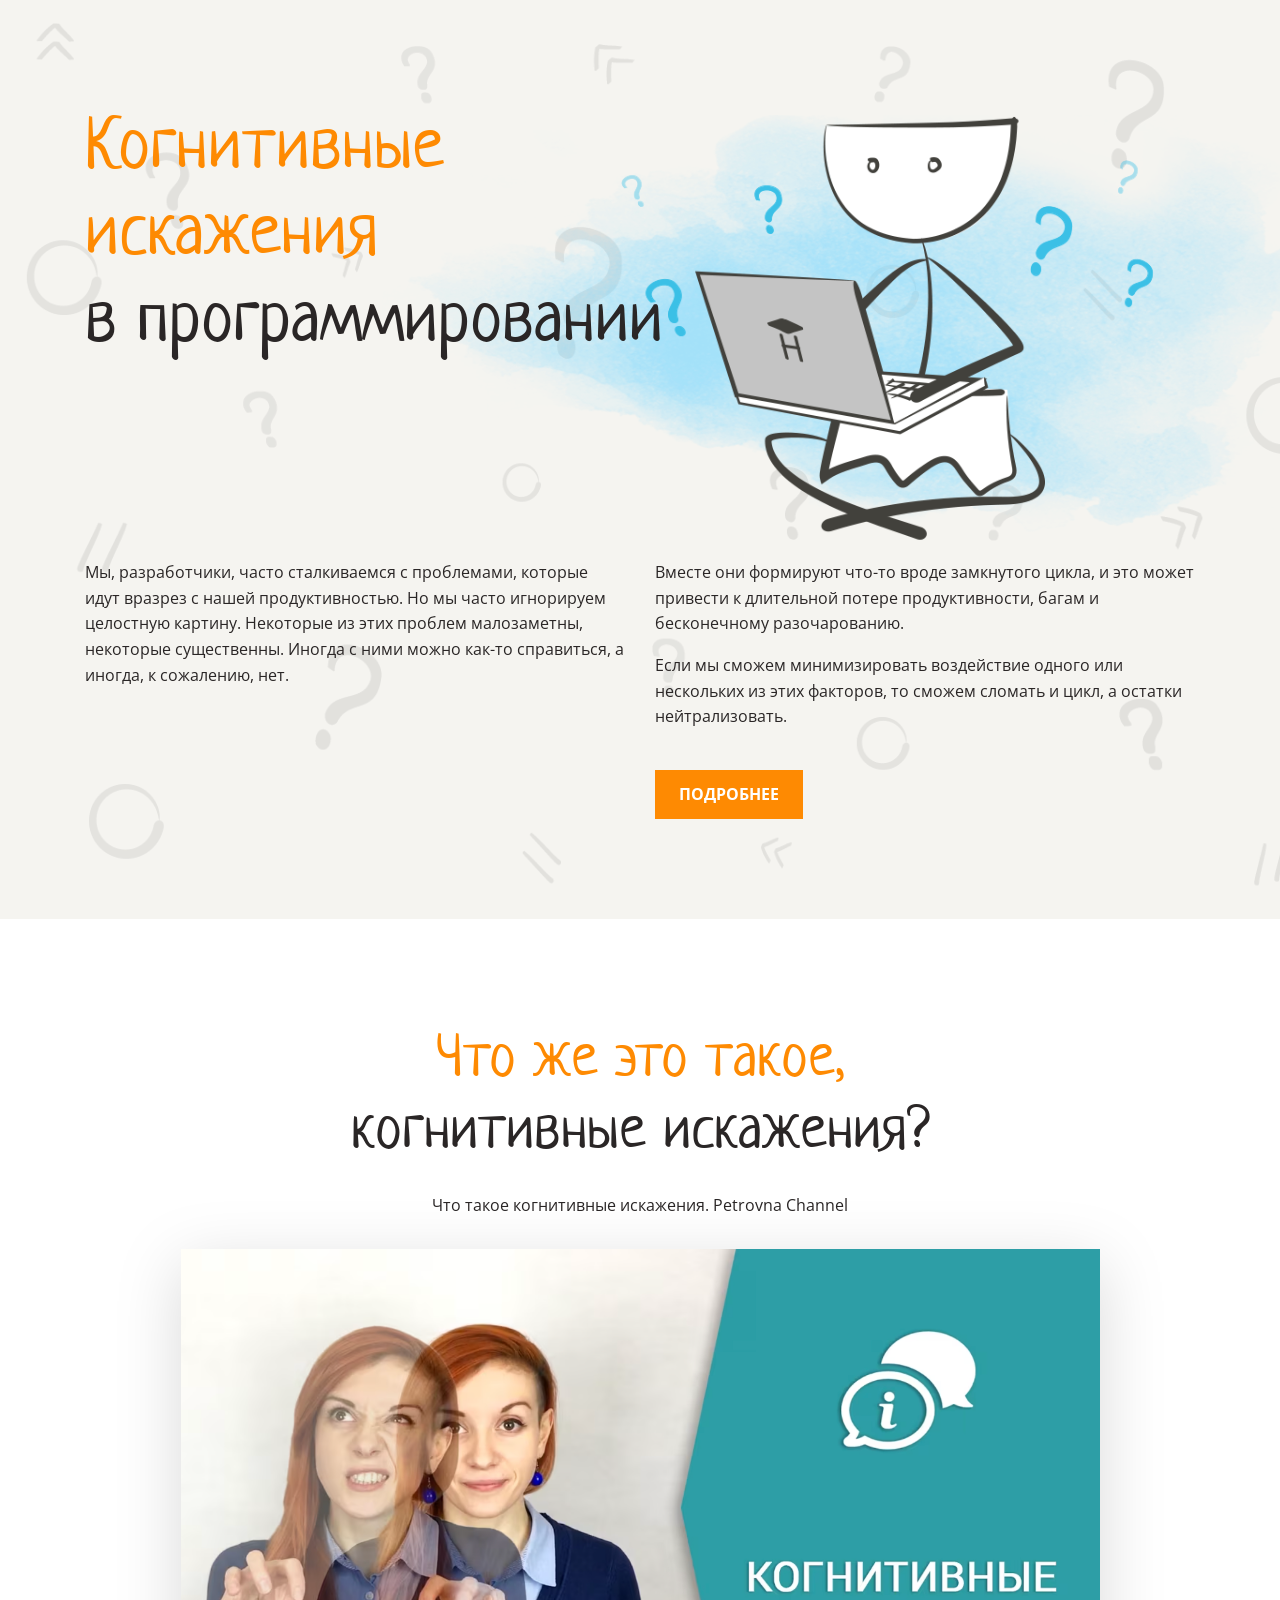
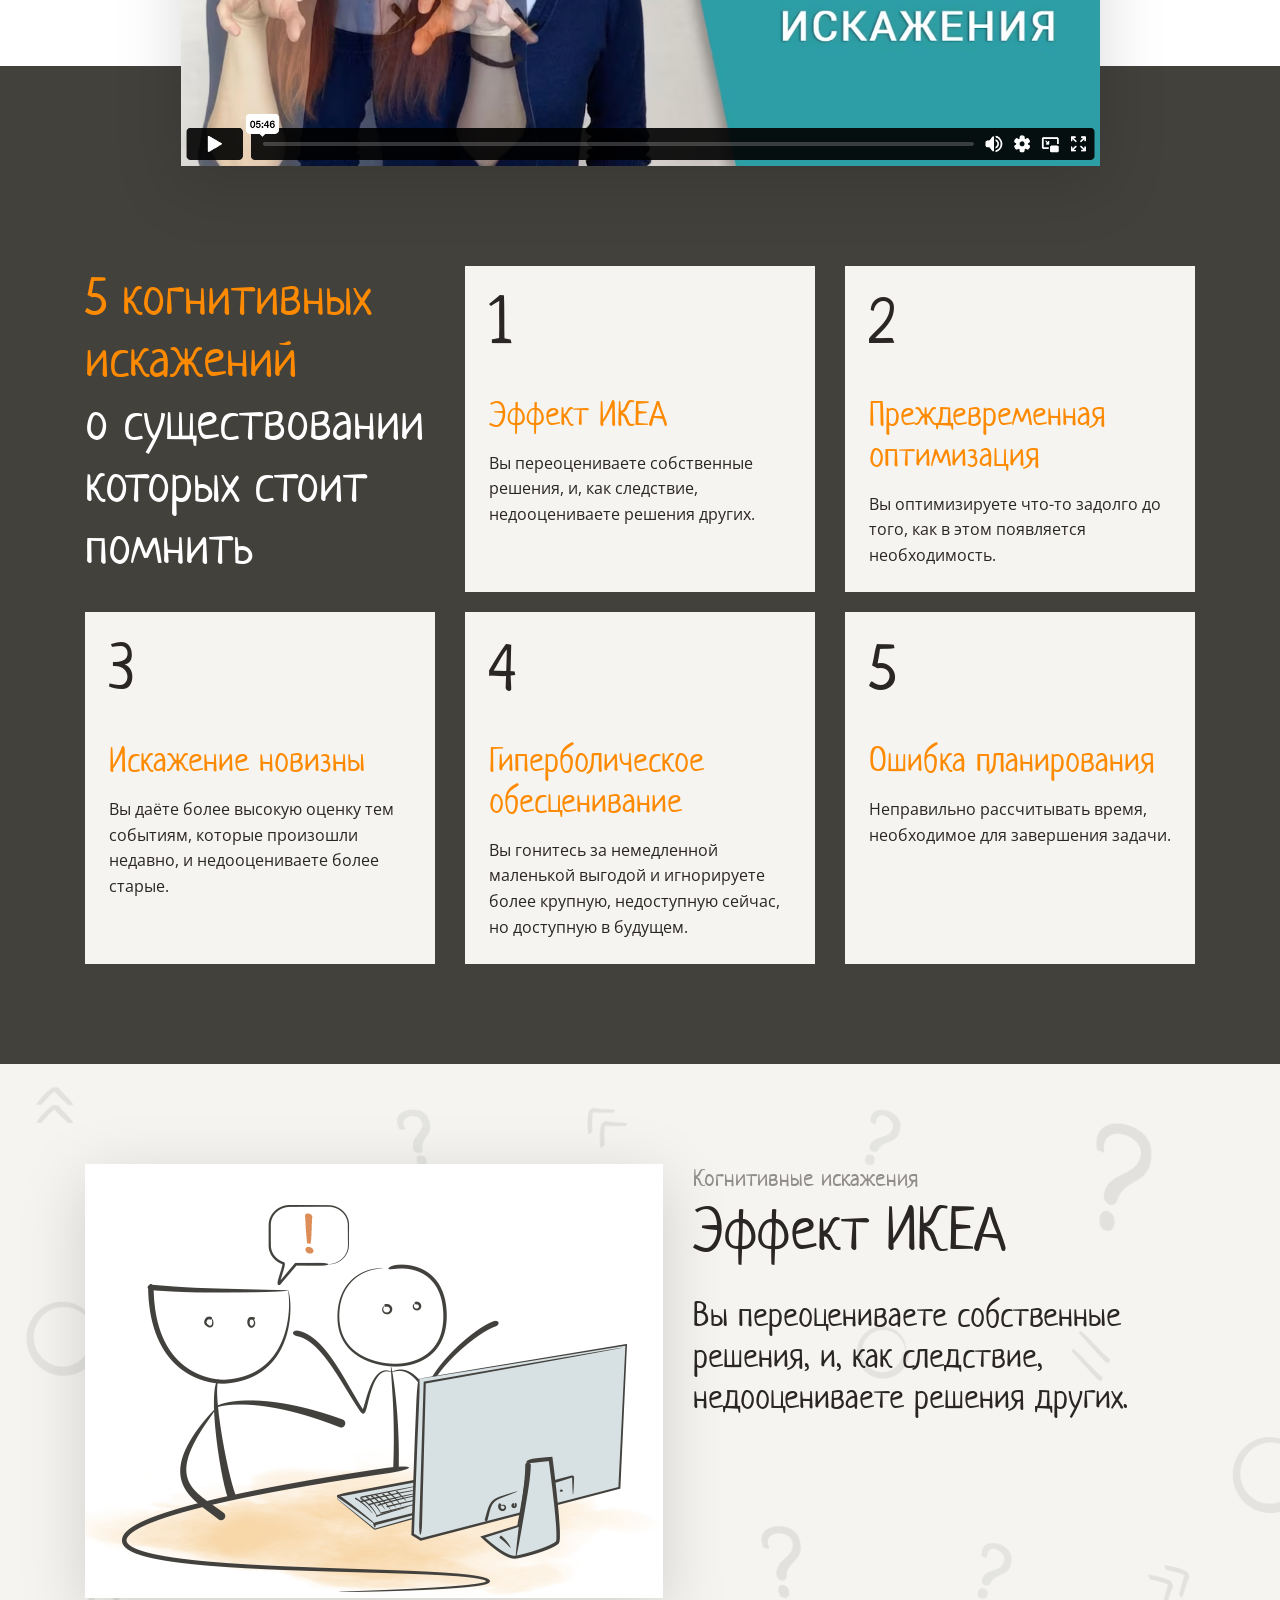
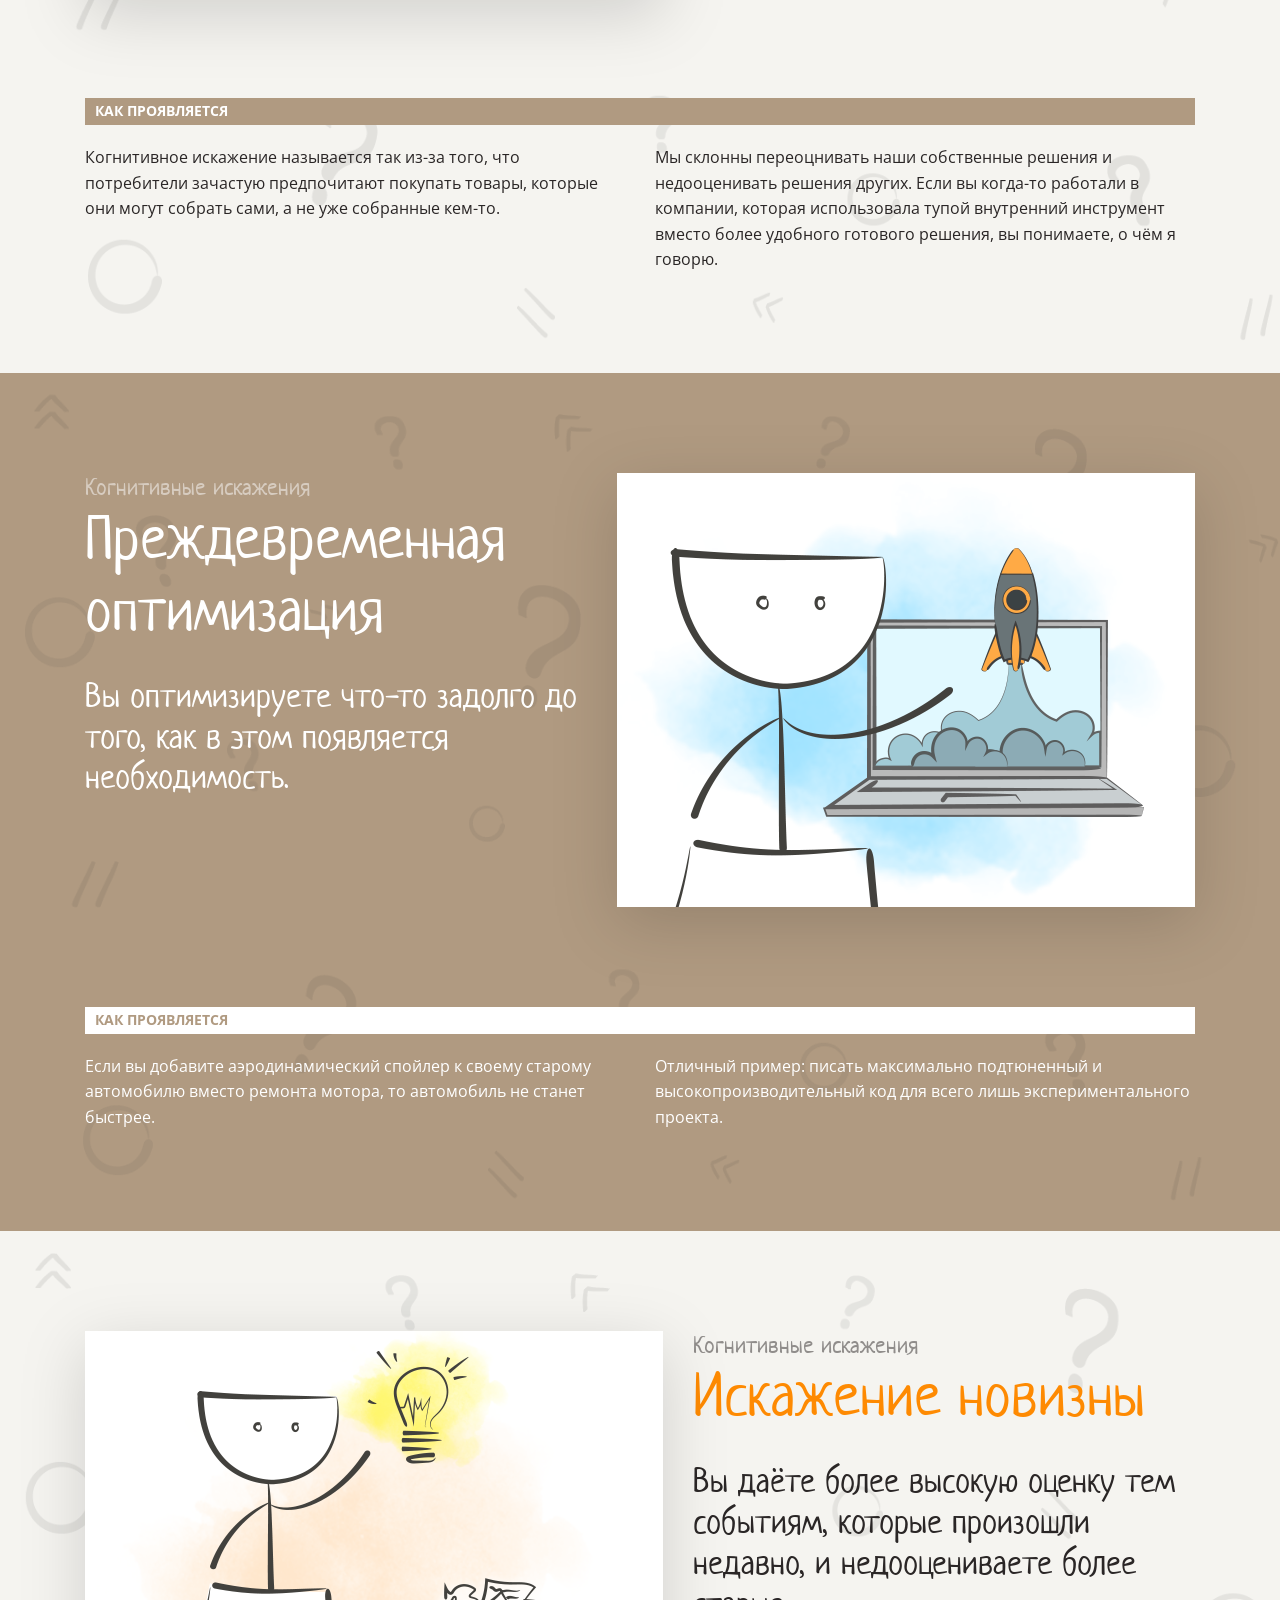
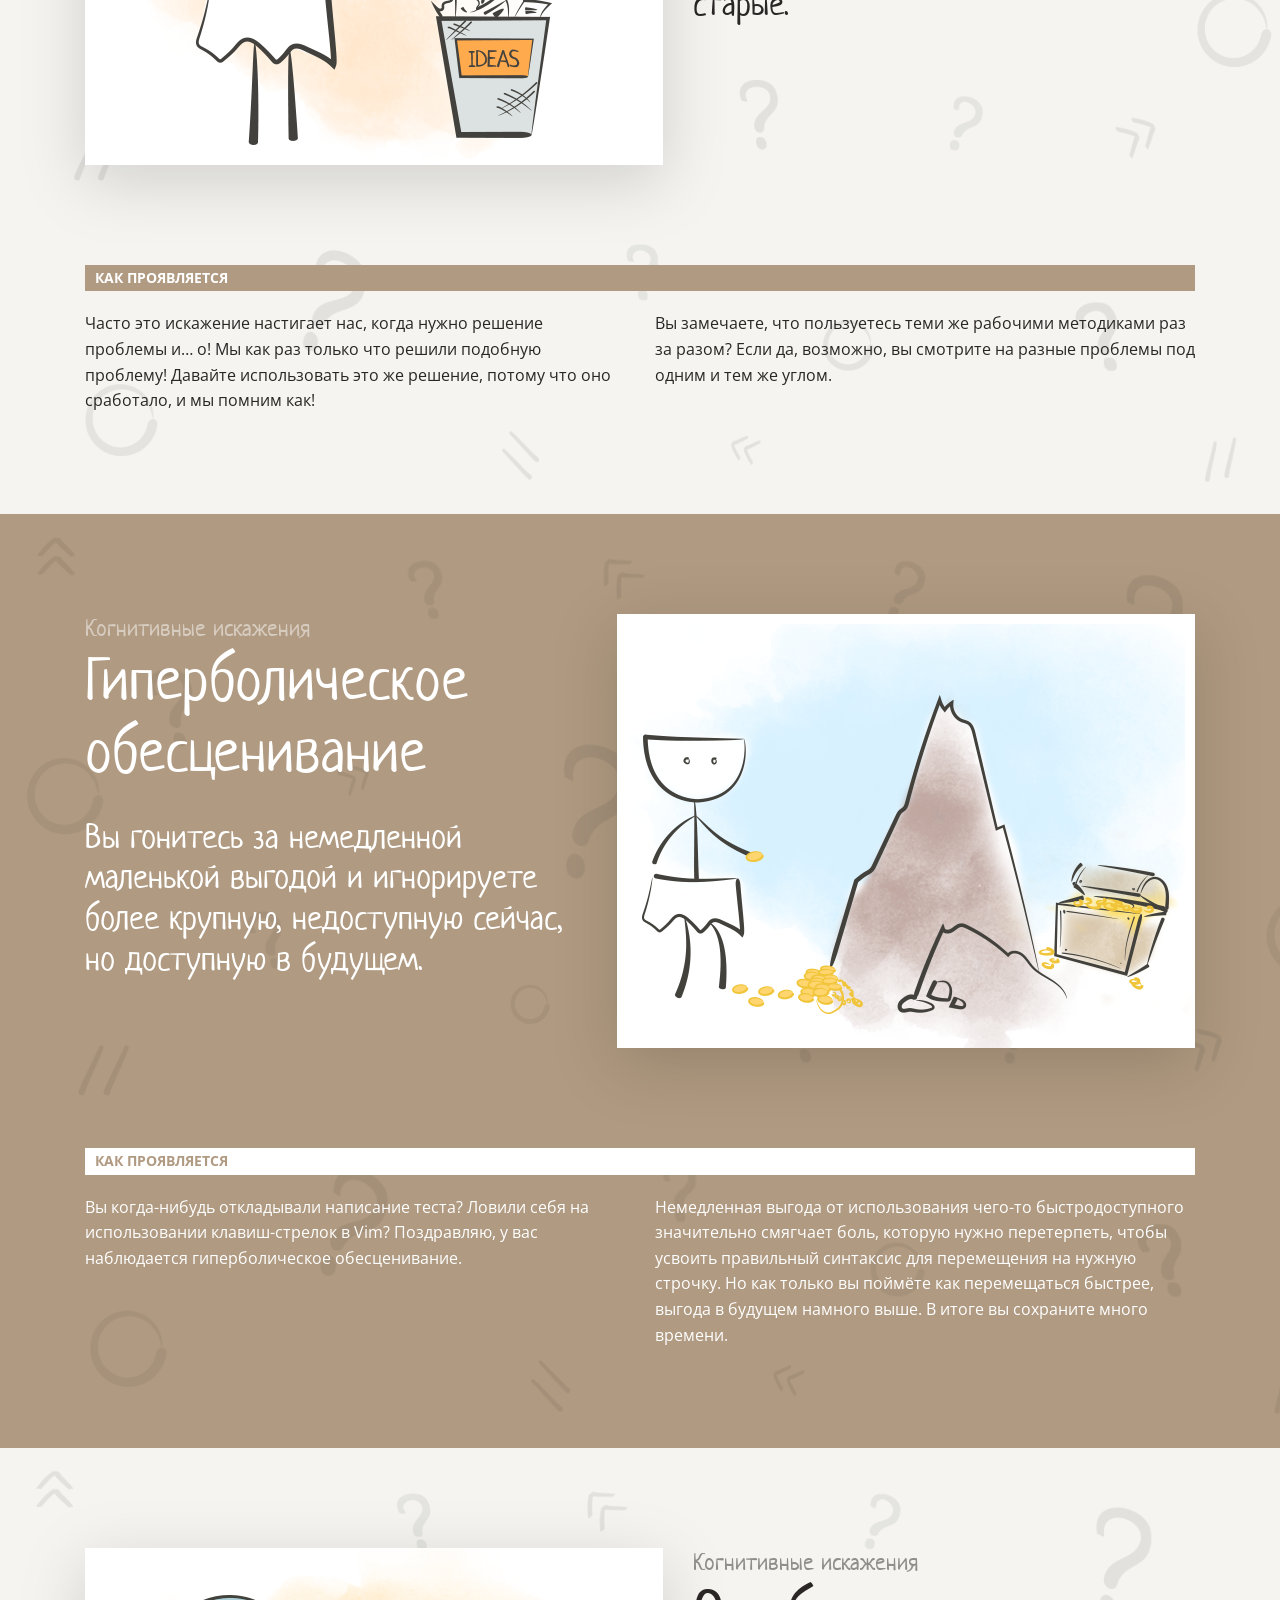
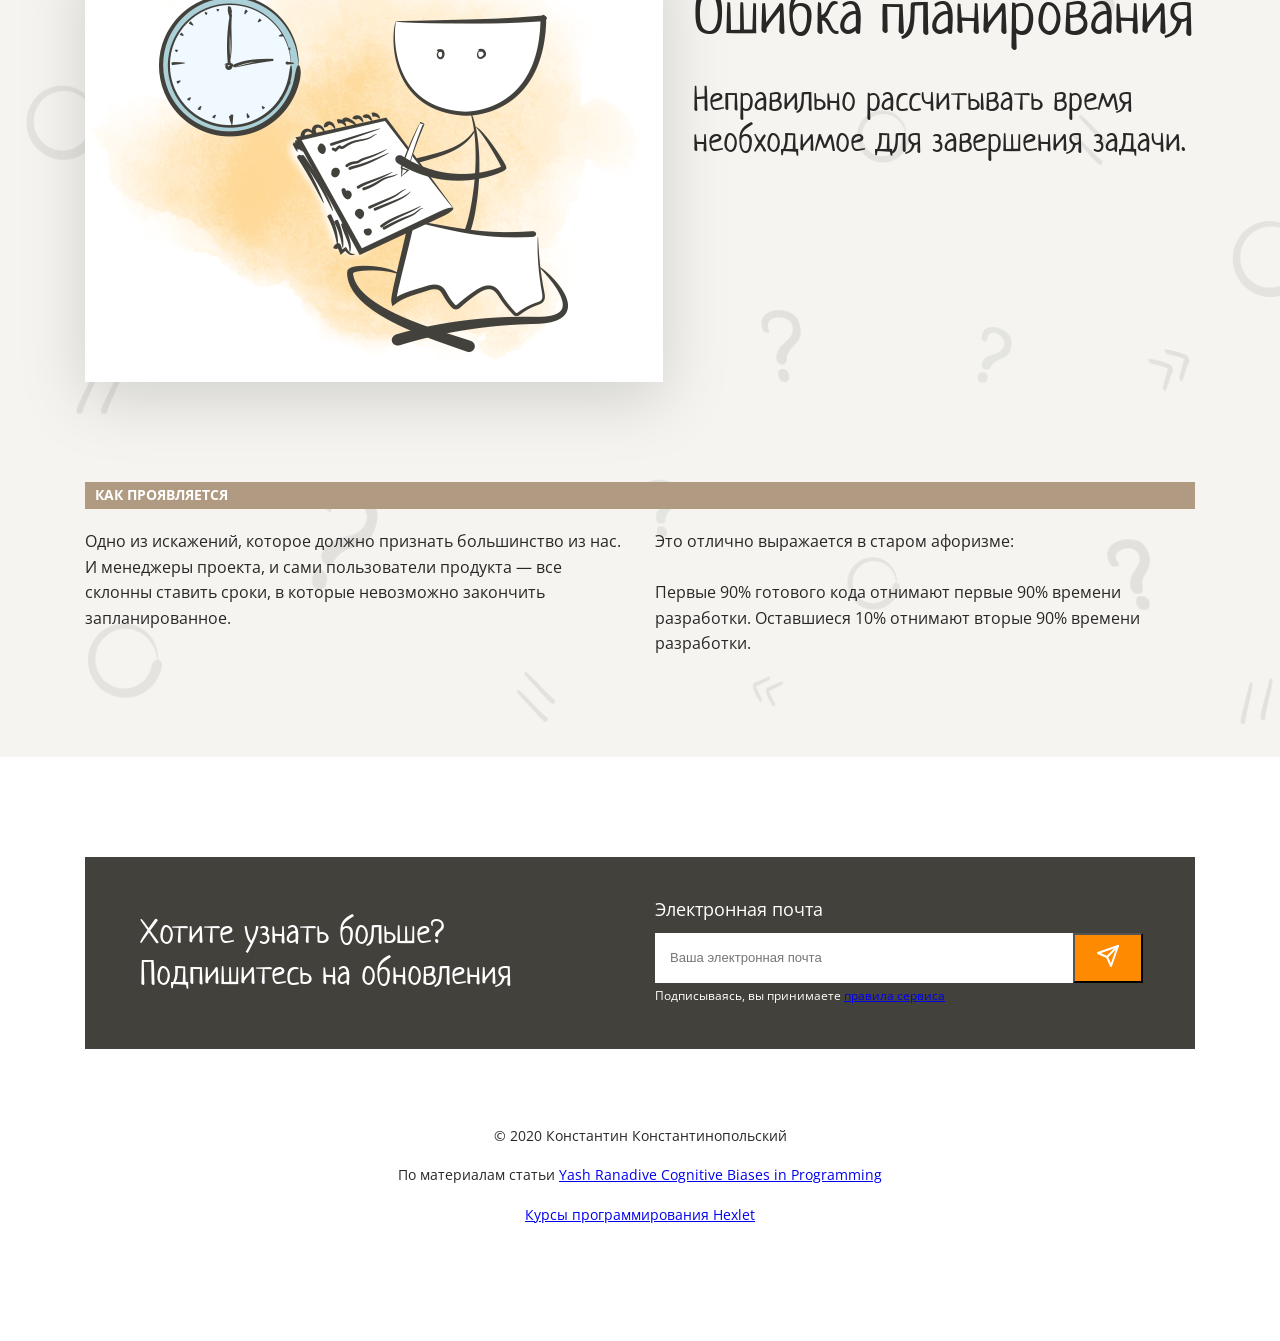
==== commit 59df0dfe: "исправления" ====
--- a/src/index.html
+++ b/src/index.html
@@ -16,7 +16,7 @@
 <body>
     <header class="overflow-hidden background-pattern">
 
-        <div class="container padding-top-100 padding-bottom-100">
+        <div class="container ">
             <div class="d-flex flex-wrap">
 
                 <h1 class="margin-0 "><span class="highlight">Когнитивные <br> искажения </span> <br>в
@@ -53,7 +53,7 @@
 
 
     <section class="bg-white" id="preview-image">
-        <div class="container padding-top-100 padding-bottom-100">
+        <div class="container ">
 
             <h2 class="center  margin-0 ">Что же это такое, <br><span class="dark-color"> когнитивные
                     искажения?</span> </h2>
@@ -66,8 +66,8 @@
 
 
 
-    <section id="navigation" class="bg-grey margin-top-neg-200">
-        <div class="container padding-top-200 padding-bottom-100 ">
+    <section id="navigation" class="bg-grey ">
+        <div class="container padding-top-200  margin-top-neg-200 ">
 
             <div class="d-flex flex-wrap gap">
 
@@ -107,14 +107,14 @@
 
 
     <section id="ikea-effect" class="background-pattern">
-        <div class="container padding-top-100 padding-bottom-100">
+        <div class="container ">
             <div class="d-flex gap-30">
                 <img src="img/1.png" class="shadow" alt="izo">
                 <div class="right-block">
                     <div class="cognitive-distortions-on-white">Когнитивные искажения</div>
                     <h2 class="margin-0  dark-color">Эффект ИКЕА</h2>
-                    <div class="cognitive-distortions-sent">Вы переоцениваете собственные решения, и, как следствие,
-                        недооцениваете решения других.</div>
+                    <p class="cognitive-distortions-sent margin-0">Вы переоцениваете собственные решения, и, как следствие,
+                        недооцениваете решения других.</p>
                 </div>
             </div>
 
@@ -133,13 +133,13 @@
 
 
     <section id="premature-optimization" class="background-pattern background-brown">
-        <div class="container padding-top-100 padding-bottom-100">
+        <div class="container ">
             <div class="d-flex gap-30">
                 <div class="right-block">
                     <div class="cognitive-distortions-on-brown">Когнитивные искажения</div>
                     <h2 class="white-color margin-0">Преждевременная оптимизация</h2>
-                    <div class="cognitive-distortions-sent white-color">Вы оптимизируете что-то задолго до того, как в
-                        этом появляется необходимость.</div>
+                    <p class="cognitive-distortions-sent white-color margin-0">Вы оптимизируете что-то задолго до того, как в
+                        этом появляется необходимость.</p>
                 </div>
                 <img src="img/2.png" class="shadow" alt="izo">
             </div>
@@ -156,7 +156,7 @@
 
 
     <section id="distortion-of-novelty" class="background-pattern">
-        <div class="container padding-top-100 padding-bottom-100">
+        <div class="container ">
             <div class="d-flex gap-30">
                 <img src="img/3.png" class="shadow" alt="izo">
                 <div class="right-block">
@@ -181,13 +181,13 @@
 
 
     <section id="hyperbolic-depreciation" class=" background-pattern background-brown ">
-        <div class="container padding-top-100 padding-bottom-100">
+        <div class="container ">
             <div class="d-flex gap-30">
                 <div class="right-block">
                     <div class="cognitive-distortions-on-brown">Когнитивные искажения</div>
                     <h2 class="white-color margin-0">Гиперболическое обесценивание</h2>
-                    <div class="cognitive-distortions-sent white-color">Вы гонитесь за немедленной маленькой выгодой и
-                        игнорируете более крупную, недоступную сейчас, но доступную в будущем.</div>
+                    <p class="cognitive-distortions-sent white-color margin-0">Вы гонитесь за немедленной маленькой выгодой и
+                        игнорируете более крупную, недоступную сейчас, но доступную в будущем.</p>
                 </div>
                 <img src="img/4.png" class="shadow" alt="izo">
             </div>
@@ -207,7 +207,7 @@
 
 
     <section id="errors-in-planning" class="background-pattern">
-        <div class=" container padding-top-100 padding-bottom-100">
+        <div class=" container ">
             <div class="d-flex gap-30">
                 <img src="img/5.png" class="shadow" alt="izo">
                 <div class="right-block">
@@ -233,7 +233,7 @@
     </section>
 
     <footer class="bg-white">
-        <div class="container  padding-top-100 padding-bottom-100 ">
+        <div class="container ">
             <div class="d-flex g-footer footer-style">
                 <div class="cognitive-distortions-sent white-color footer-text">
                     <div class="padding-left-55px"> Хотите узнать больше? <br> Подпишитесь на обновления </div>
--- a/src/styles/styles.css
+++ b/src/styles/styles.css
@@ -89,6 +89,8 @@
   width: 1110px;
   margin: 0 auto;
   position: relative;
+  padding-top: 100px;
+  padding-bottom: 100px;
 }
 
 .padding-top-100 {
@@ -177,6 +179,18 @@
 
 .bg-white {
   position: relative;
+}
+
+.bg-white::before {
+  content: "";
+  position: absolute;
+  top: 0;
+  left: 0;
+  width: 100%;
+  height: 100%;
+  background-color: white;
+  z-index: -1;
+  background-size: cover;
 }
 
 .padding-top-200 {
@@ -391,4 +405,4 @@
   padding-top: 60px;
   font-size: 14px;
   text-align: center;
-}
+}
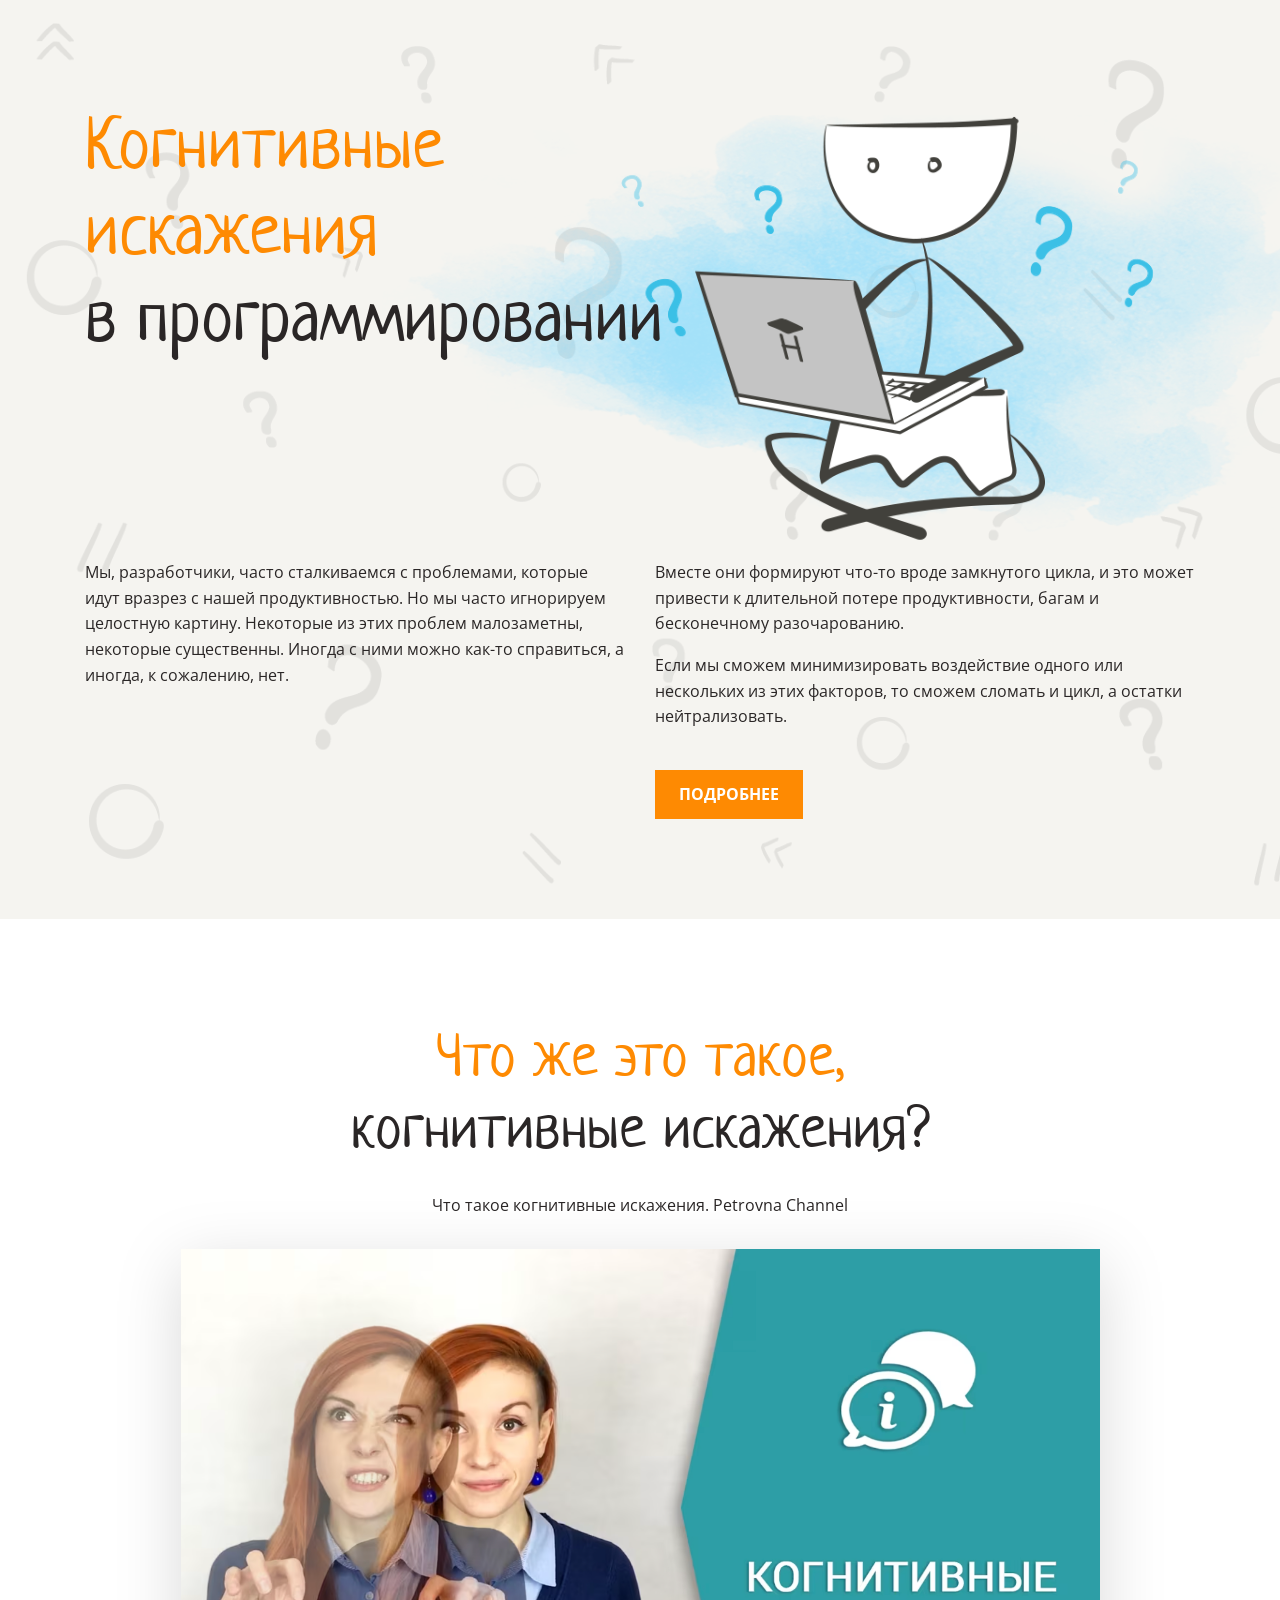
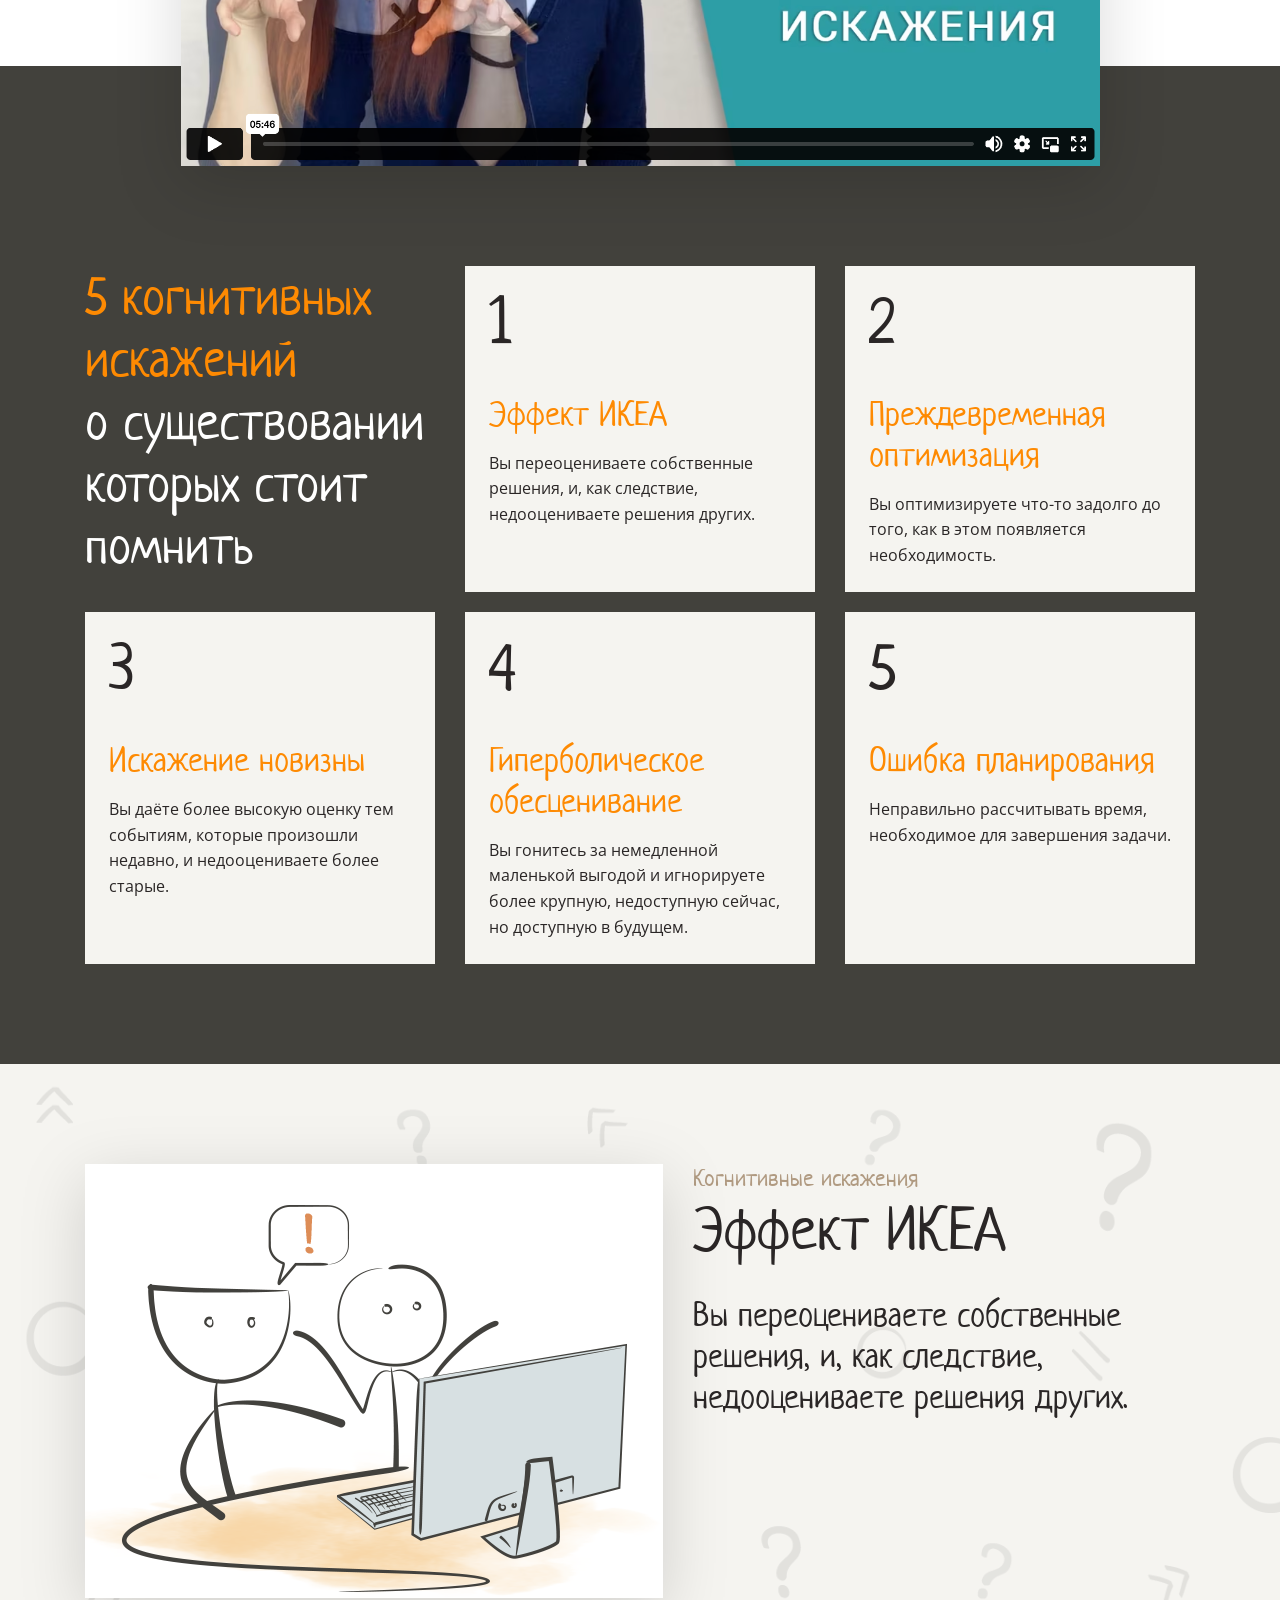
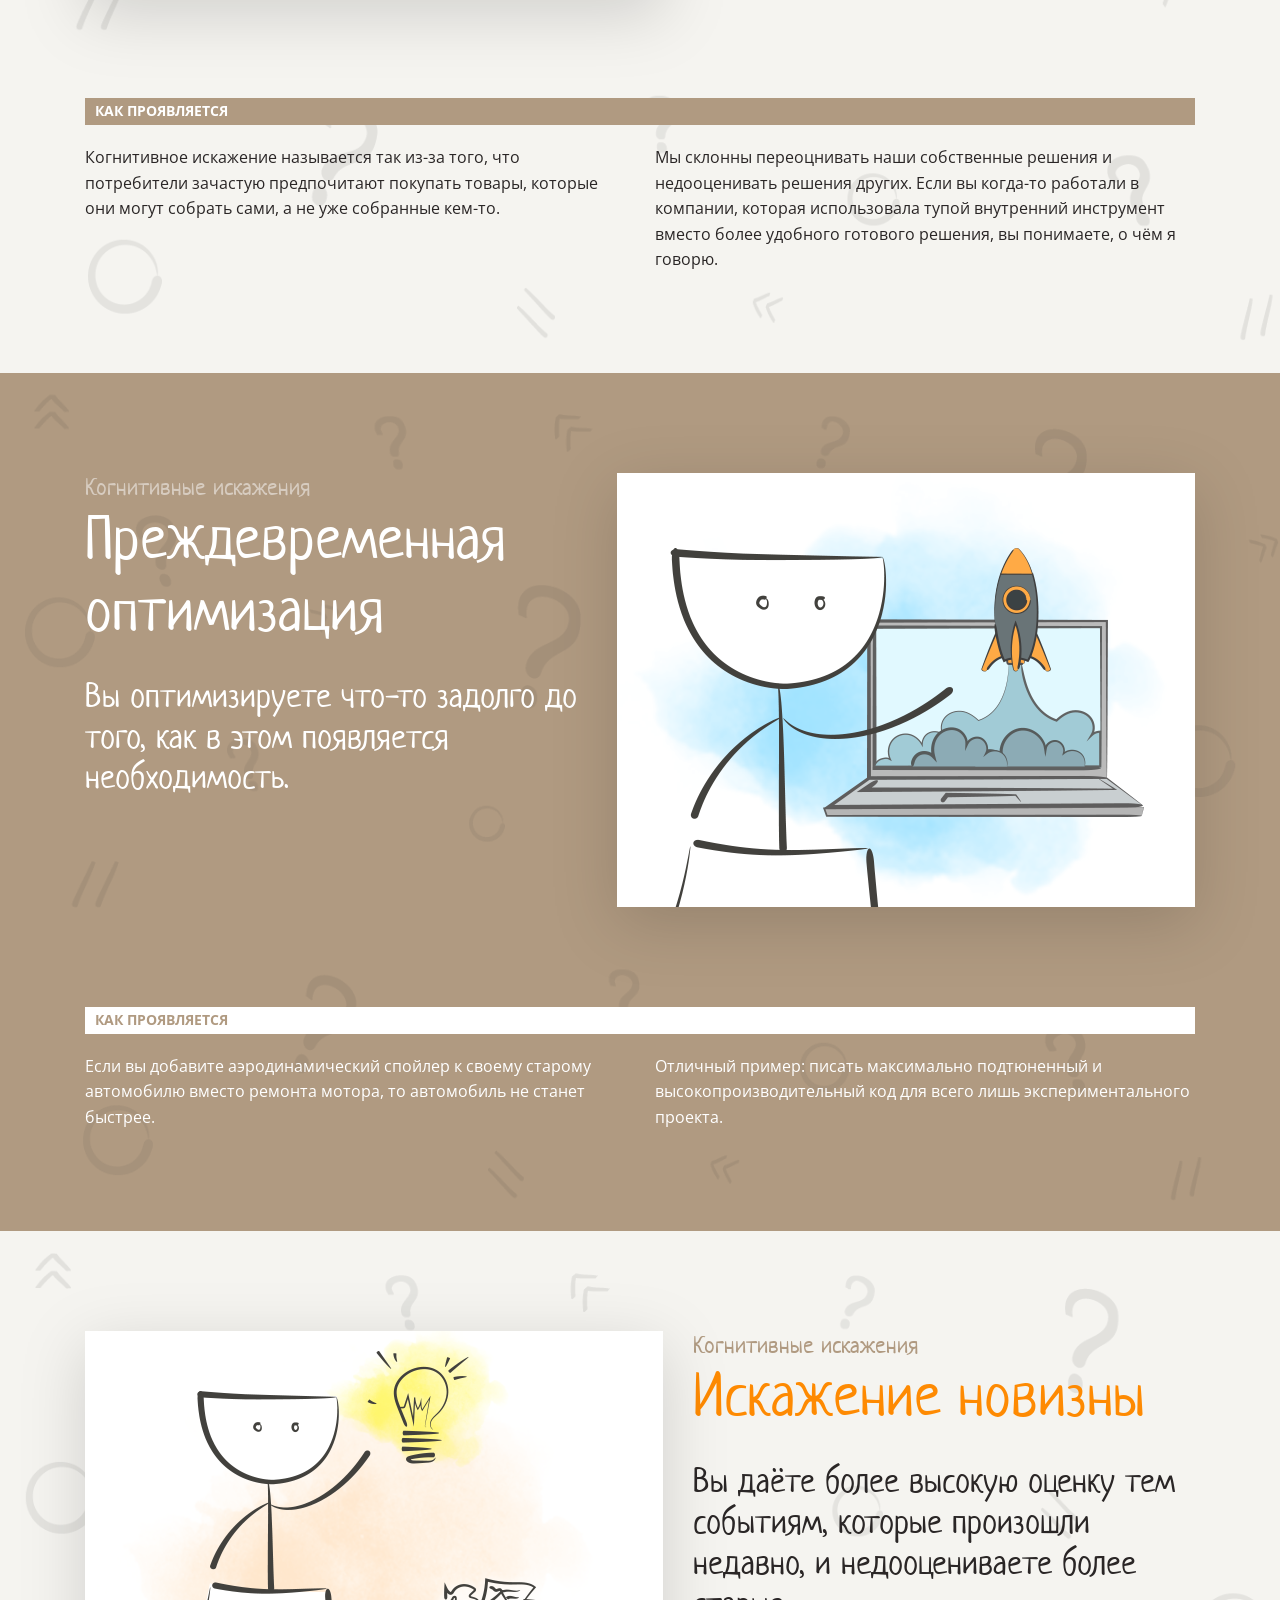
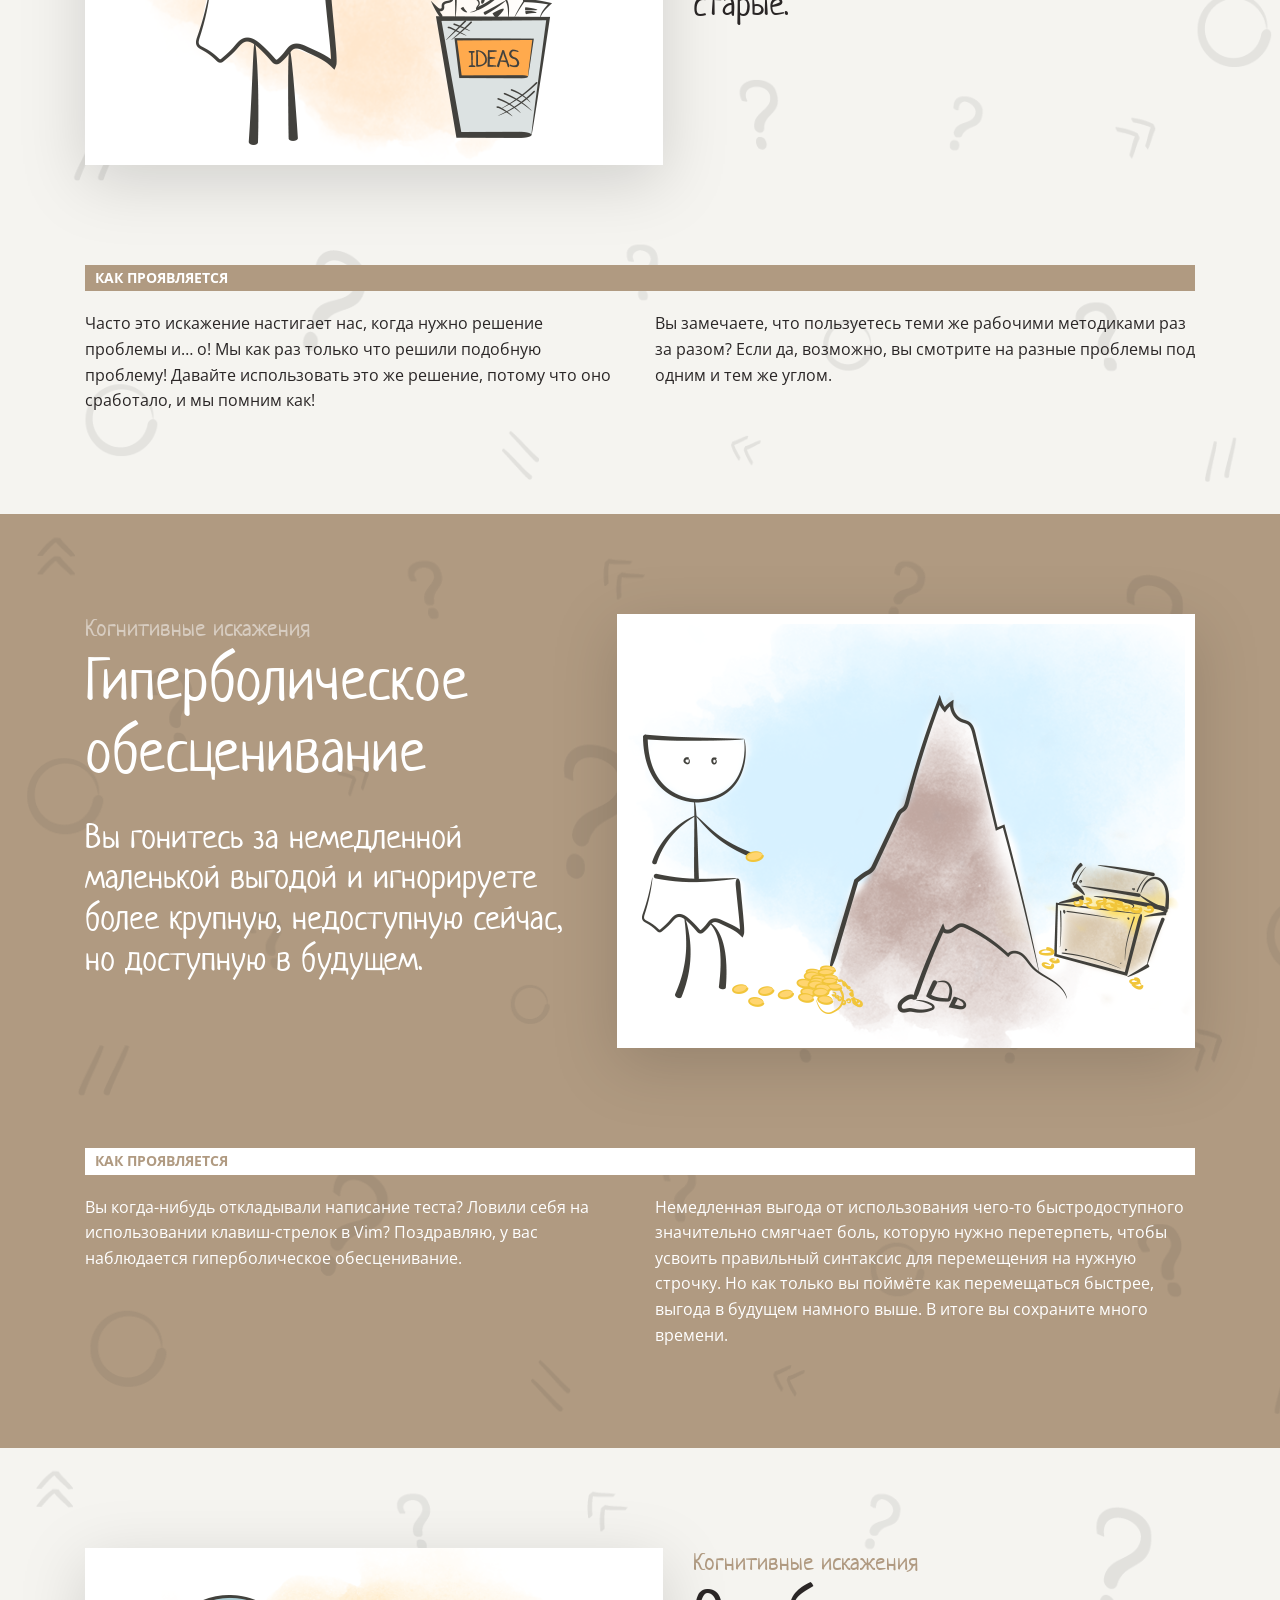
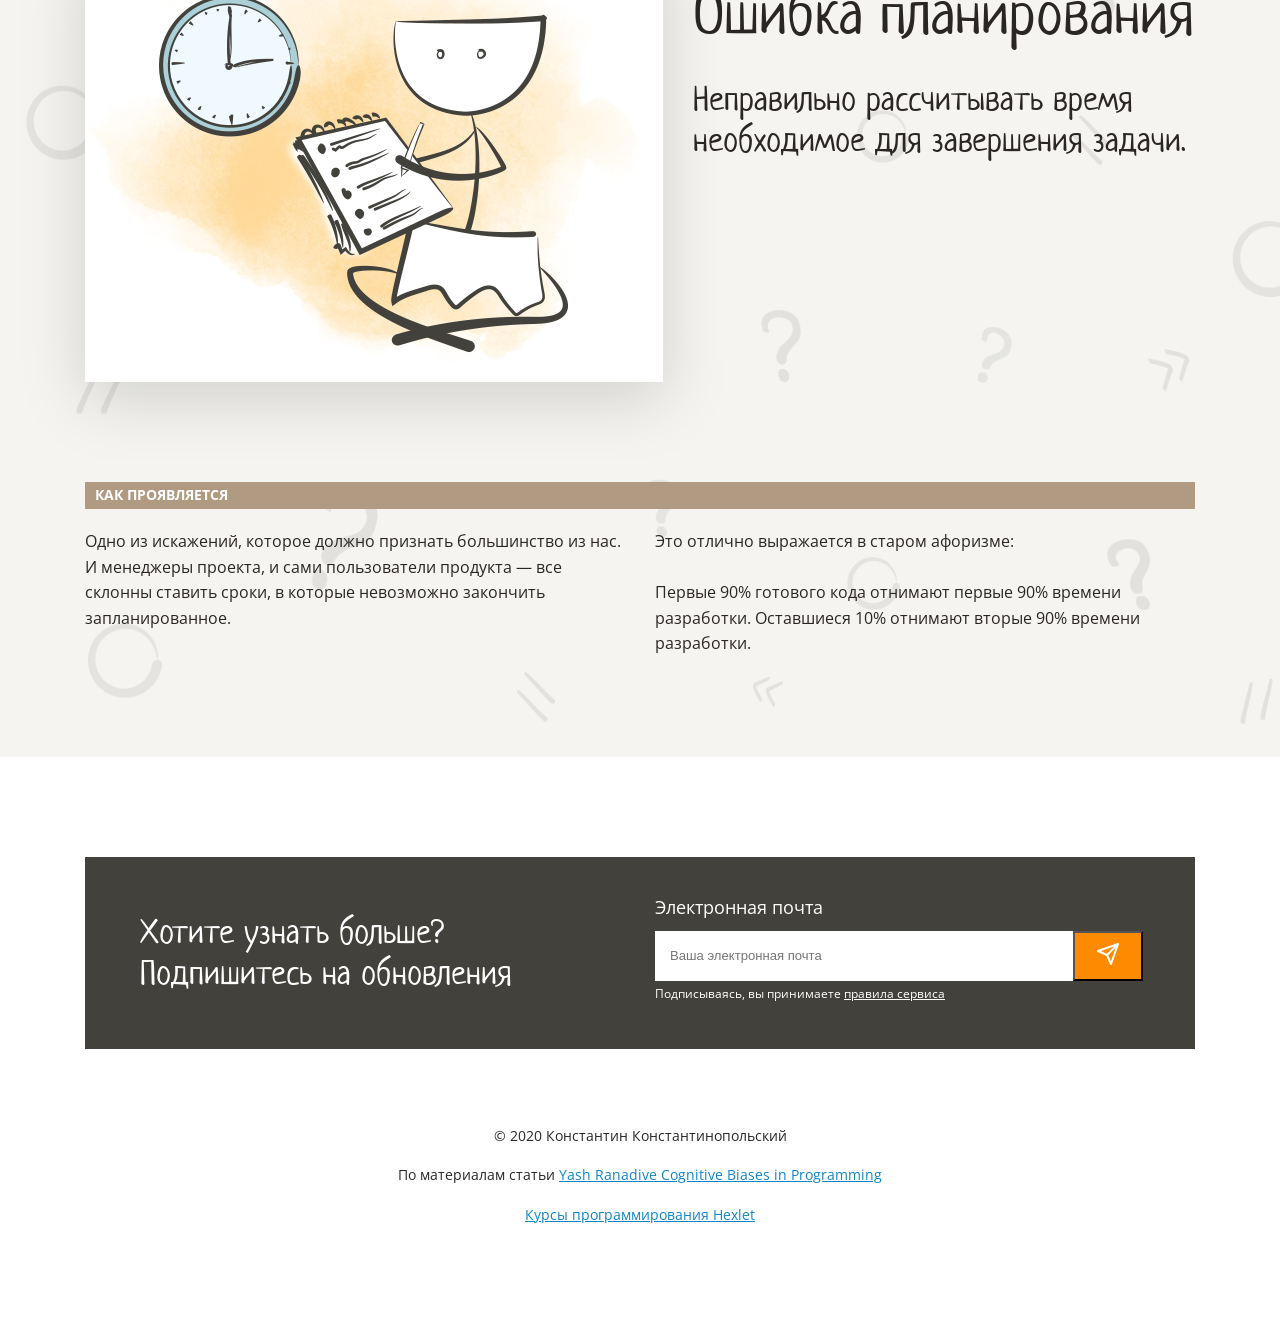
==== commit d5c31de7: "исправления" ====
--- a/src/index.html
+++ b/src/index.html
@@ -14,7 +14,7 @@
 </head>
 
 <body>
-    <header class="overflow-hidden background-pattern">
+    <header class="overflow-x-hidden background-pattern">
 
         <div class="container ">
             <div class="d-flex flex-wrap">
@@ -58,9 +58,8 @@
             <h2 class="center  margin-0 ">Что же это такое, <br><span class="dark-color"> когнитивные
                     искажения?</span> </h2>
             <p class="center margin-30">Что такое когнитивные искажения. Petrovna Channel</p>
-            <div class="video-container shadow">
-                <a href="https://youtu.be/jie9AizBqss?feature=shared"><img src="img/preview.png" alt="izo"></a>
-            </div>
+            <a class="video-container shadow" href="https://youtu.be/jie9AizBqss?feature=shared"><img
+                    src="img/preview.png" alt="izo"></a>
         </div>
     </section>
 
@@ -69,31 +68,36 @@
     <section id="navigation" class="bg-grey ">
         <div class="container padding-top-200  margin-top-neg-200 ">
 
-            <div class="d-flex flex-wrap gap">
-
-                <h2 class="section-title margin-0"><span class="highlight ">5 когнитивных искажений </span><br> о существовании
+            <div class="d-flex flex-wrap gap-column-20-row-30 ">
+
+                <h2 class="section-title margin-0"><span class="highlight ">5 когнитивных искажений </span><br> о
+                    существовании
                     которых стоит помнить</h2>
                 <a href="#ikea-effect" class="card ">
                     <div class="card-number">1</div>
                     <h3 class="card-title">Эффект ИКЕА</h3>
-                    <p class="margin-bottom-0">Вы переоцениваете собственные решения, и, как следствие, недооцениваете решения других.</p>
+                    <p class="margin-bottom-0">Вы переоцениваете собственные решения, и, как следствие, недооцениваете
+                        решения других.</p>
                 </a>
                 <a href="#premature-optimization" class="card ">
                     <div class="card-number">2</div>
                     <h3 class="card-title">Преждевременная оптимизация</h3>
-                    <p class="margin-bottom-0">Вы оптимизируете что-то задолго до того, как в этом появляется необходимость.</p>
+                    <p class="margin-bottom-0">Вы оптимизируете что-то задолго до того, как в этом появляется
+                        необходимость.</p>
                 </a>
 
                 <a href="#distortion-of-novelty" class="card ">
                     <div class="card-number">3</div>
                     <h3 class="card-title">Искажение новизны</h3>
-                    <p class="margin-bottom-0">Вы даёте более высокую оценку тем событиям, которые произошли недавно, и недооцениваете более
+                    <p class="margin-bottom-0">Вы даёте более высокую оценку тем событиям, которые произошли недавно, и
+                        недооцениваете более
                         старые.</p>
                 </a>
                 <a href="#hyperbolic-depreciation" class="card ">
                     <div class="card-number">4</div>
                     <h3 class="card-title">Гиперболическое обесценивание</h3>
-                    <p class="margin-bottom-0">Вы гонитесь за немедленной маленькой выгодой и игнорируете более крупную, недоступную сейчас,
+                    <p class="margin-bottom-0">Вы гонитесь за немедленной маленькой выгодой и игнорируете более крупную,
+                        недоступную сейчас,
                         но доступную в будущем.</p>
                 </a>
                 <a href="#errors-in-planning" class="card ">
@@ -111,14 +115,15 @@
             <div class="d-flex gap-30">
                 <img src="img/1.png" class="shadow" alt="izo">
                 <div class="right-block">
-                    <div class="cognitive-distortions-on-white">Когнитивные искажения</div>
+                    <div class="cognitive-distortions brown-color">Когнитивные искажения</div>
                     <h2 class="margin-0  dark-color">Эффект ИКЕА</h2>
-                    <p class="cognitive-distortions-sent margin-0">Вы переоцениваете собственные решения, и, как следствие,
+                    <p class="cognitive-distortions-sent margin-0">Вы переоцениваете собственные решения, и, как
+                        следствие,
                         недооцениваете решения других.</p>
                 </div>
             </div>
 
-            <h4 class="margin-top-100 margin-bottom-0">КАК ПРОЯВЛЯЕТСЯ</h4>
+            <h3 class="margin-top-100 margin-bottom-0 h3-brown-bg-white-color">КАК ПРОЯВЛЯЕТСЯ</h3>
             <div class="d-flex gap-30 ">
                 <div class="text-column padding-top-20">Когнитивное искажение называется так из-за того, что потребители
                     зачастую предпочитают покупать товары, которые они могут собрать сами, а не уже собранные кем-то.
@@ -136,15 +141,16 @@
         <div class="container ">
             <div class="d-flex gap-30">
                 <div class="right-block">
-                    <div class="cognitive-distortions-on-brown">Когнитивные искажения</div>
+                    <div class="cognitive-distortions white-color-50">Когнитивные искажения</div>
                     <h2 class="white-color margin-0">Преждевременная оптимизация</h2>
-                    <p class="cognitive-distortions-sent white-color margin-0">Вы оптимизируете что-то задолго до того, как в
+                    <p class="cognitive-distortions-sent white-color margin-0">Вы оптимизируете что-то задолго до того,
+                        как в
                         этом появляется необходимость.</p>
                 </div>
                 <img src="img/2.png" class="shadow" alt="izo">
             </div>
 
-            <h4 class="margin-top-100 margin-bottom-0 white-bg brown-color">КАК ПРОЯВЛЯЕТСЯ</h4>
+            <h3 class="margin-top-100 margin-bottom-0 h3-white-bg-brown-color">КАК ПРОЯВЛЯЕТСЯ</h3>
             <div class="d-flex gap-30  white">
                 <div class="text-column padding-top-20 white-color">Если вы добавите аэродинамический спойлер к своему
                     старому автомобилю вместо ремонта мотора, то автомобиль не станет быстрее.</div>
@@ -160,14 +166,14 @@
             <div class="d-flex gap-30">
                 <img src="img/3.png" class="shadow" alt="izo">
                 <div class="right-block">
-                    <div class="cognitive-distortions-on-white">Когнитивные искажения</div>
+                    <div class="cognitive-distortions brown-color">Когнитивные искажения</div>
                     <h2 class="margin-0">Искажение новизны</h2>
                     <div class="cognitive-distortions-sent">Вы даёте более высокую оценку тем событиям, которые
                         произошли недавно, и недооцениваете более старые.</div>
                 </div>
             </div>
 
-            <h4 class="margin-top-100 margin-bottom-0">КАК ПРОЯВЛЯЕТСЯ</h4>
+            <h3 class="margin-top-100 margin-bottom-0 h3-brown-bg-white-color">КАК ПРОЯВЛЯЕТСЯ</h3>
             <div class="d-flex gap-30 ">
                 <div class="text-column padding-top-20">Часто это искажение настигает нас, когда нужно решение проблемы
                     и… о! Мы как раз только что решили подобную проблему! Давайте использовать это же решение, потому
@@ -184,15 +190,16 @@
         <div class="container ">
             <div class="d-flex gap-30">
                 <div class="right-block">
-                    <div class="cognitive-distortions-on-brown">Когнитивные искажения</div>
+                    <div class="cognitive-distortions white-color-50">Когнитивные искажения</div>
                     <h2 class="white-color margin-0">Гиперболическое обесценивание</h2>
-                    <p class="cognitive-distortions-sent white-color margin-0">Вы гонитесь за немедленной маленькой выгодой и
+                    <p class="cognitive-distortions-sent white-color margin-0">Вы гонитесь за немедленной маленькой
+                        выгодой и
                         игнорируете более крупную, недоступную сейчас, но доступную в будущем.</p>
                 </div>
                 <img src="img/4.png" class="shadow" alt="izo">
             </div>
 
-            <h4 class="margin-top-100 margin-bottom-0 white-bg brown-color">КАК ПРОЯВЛЯЕТСЯ</h4>
+            <h3 class="margin-top-100 margin-bottom-0 h3-white-bg-brown-color ">КАК ПРОЯВЛЯЕТСЯ</h3>
             <div class="d-flex gap-30  white">
                 <div class="text-column padding-top-20 white-color">Вы когда-нибудь откладывали написание теста? Ловили
                     себя на использовании клавиш-стрелок в Vim? Поздравляю, у вас наблюдается гиперболическое
@@ -211,14 +218,14 @@
             <div class="d-flex gap-30">
                 <img src="img/5.png" class="shadow" alt="izo">
                 <div class="right-block">
-                    <div class="cognitive-distortions-on-white">Когнитивные искажения</div>
+                    <div class="cognitive-distortions brown-color">Когнитивные искажения</div>
                     <h2 class="margin-0 dark-color">Ошибка планирования</h2>
                     <div class="cognitive-distortions-sent">Неправильно рассчитывать время необходимое для завершения
                         задачи.</div>
                 </div>
             </div>
 
-            <h4 class="margin-top-100 margin-bottom-0">КАК ПРОЯВЛЯЕТСЯ</h4>
+            <h3 class="margin-top-100 margin-bottom-0 h3-brown-bg-white-color">КАК ПРОЯВЛЯЕТСЯ</h3>
             <div class="d-flex gap-30 ">
                 <div class="text-column padding-top-20">Одно из искажений, которое должно признать большинство из нас. И
                     менеджеры проекта, и сами пользователи продукта — все склонны ставить сроки, в которые невозможно
@@ -242,7 +249,7 @@
                     <label for="email">Электронная почта</label>
                     <div class="input-group">
                         <input type="email" id="email" placeholder="Ваша электронная почта" required>
-                        <button type="submit" aria-label="Подписаться">
+                        <button type="submit" class="my-button" aria-label="Подписаться">
                             <svg width="24" height="24" viewBox="0 0 24 24" fill="none"
                                 xmlns="http://www.w3.org/2000/svg">
                                 <path d="M22 2L11 13" stroke="white" stroke-width="2" stroke-linecap="round"
--- a/src/styles/styles.css
+++ b/src/styles/styles.css
@@ -32,7 +32,7 @@
   background-color: #f5f4f0;
 }
 
-.overflow-hidden {
+.overflow-x-hidden {
   overflow-x: hidden;
 }
 
@@ -150,14 +150,10 @@
   font-size: 16px;
   font-weight: bold;
   margin-top: 40px;
-  line-height: 160%;
   text-decoration: none;
 }
 
-.btn a {
-  color: white;
-  text-decoration: none;
-}
+
 
 .video-container {
   position: relative;
@@ -226,7 +222,7 @@
   margin-bottom: 30px;
 }
 
-.gap {
+.gap-column-20-row-30 {
   column-gap: 30px;
   row-gap: 20px;
 }
@@ -256,7 +252,6 @@
   font-family: Neucha-Regular, cursive;
   font-size: 34px;
   font-weight: 400;
-  line-height: 120%;
 }
 
 .card:hover .card-title {
@@ -264,7 +259,7 @@
   color: white;
 }
 
- h2.section-title   {
+h2.section-title {
   font-family: Neucha-Regular, cursive;
   font-size: 52px;
   line-height: 1.2em;
@@ -279,17 +274,9 @@
   margin-bottom: 40px;
 }
 
-.cognitive-distortions-on-white {
+.cognitive-distortions {
   font-family: Neucha-Regular, cursive;
   font-size: 24px;
-  color: #908d8b;
-  line-height: 28.8px;
-}
-
-.cognitive-distortions-on-brown {
-  font-family: Neucha-Regular, cursive;
-  font-size: 24px;
-  color: #d7ccc0;
   line-height: 28.8px;
 }
 
@@ -300,9 +287,23 @@
   padding-top: 30px;
 }
 
-h4 {
+.h3-white-bg-brown-color {
+  font-family: "Open Sans", sans-serif;
   font-size: 14px;
   line-height: 16.8px;
+  font-weight: 700;
+  color: #b09a81;
+  background-color: white;
+  padding-top: 5px;
+  padding-left: 10px;
+  padding-bottom: 5px;
+}
+
+.h3-brown-bg-white-color {
+  font-family: "Open Sans", sans-serif;
+  font-size: 14px;
+  line-height: 16.8px;
+  font-weight: 700;
   color: white;
   background-color: #b09a81;
   padding-top: 5px;
@@ -327,12 +328,16 @@
   color: white;
 }
 
+.white-color-50 {
+  color: #D7CCC0;
+}
+
+.brown-color {
+  color: #b09a81;
+}
+
 .white-bg {
   background-color: white;
-}
-
-.brown-color {
-  color: #b09a81;
 }
 
 .g-footer {
@@ -353,7 +358,7 @@
 
 .subscribe-form label {
   font-size: 18px;
-  line-height: 160%;
+  /*line-height: 160%;*/
   color: white;
 }
 
@@ -390,11 +395,12 @@
   width: 70px;
 }
 
-button {
+.my-button {
   background-color: #fe8a02;
   width: 70px;
   height: 50px;
   position: absolute;
+  cursor: pointer
 }
 
 .padding-left-55px {
@@ -405,4 +411,12 @@
   padding-top: 60px;
   font-size: 14px;
   text-align: center;
-}+}
+
+footer a {
+  color: #1085C5;
+}
+
+.rules a {
+  color: white;
+}
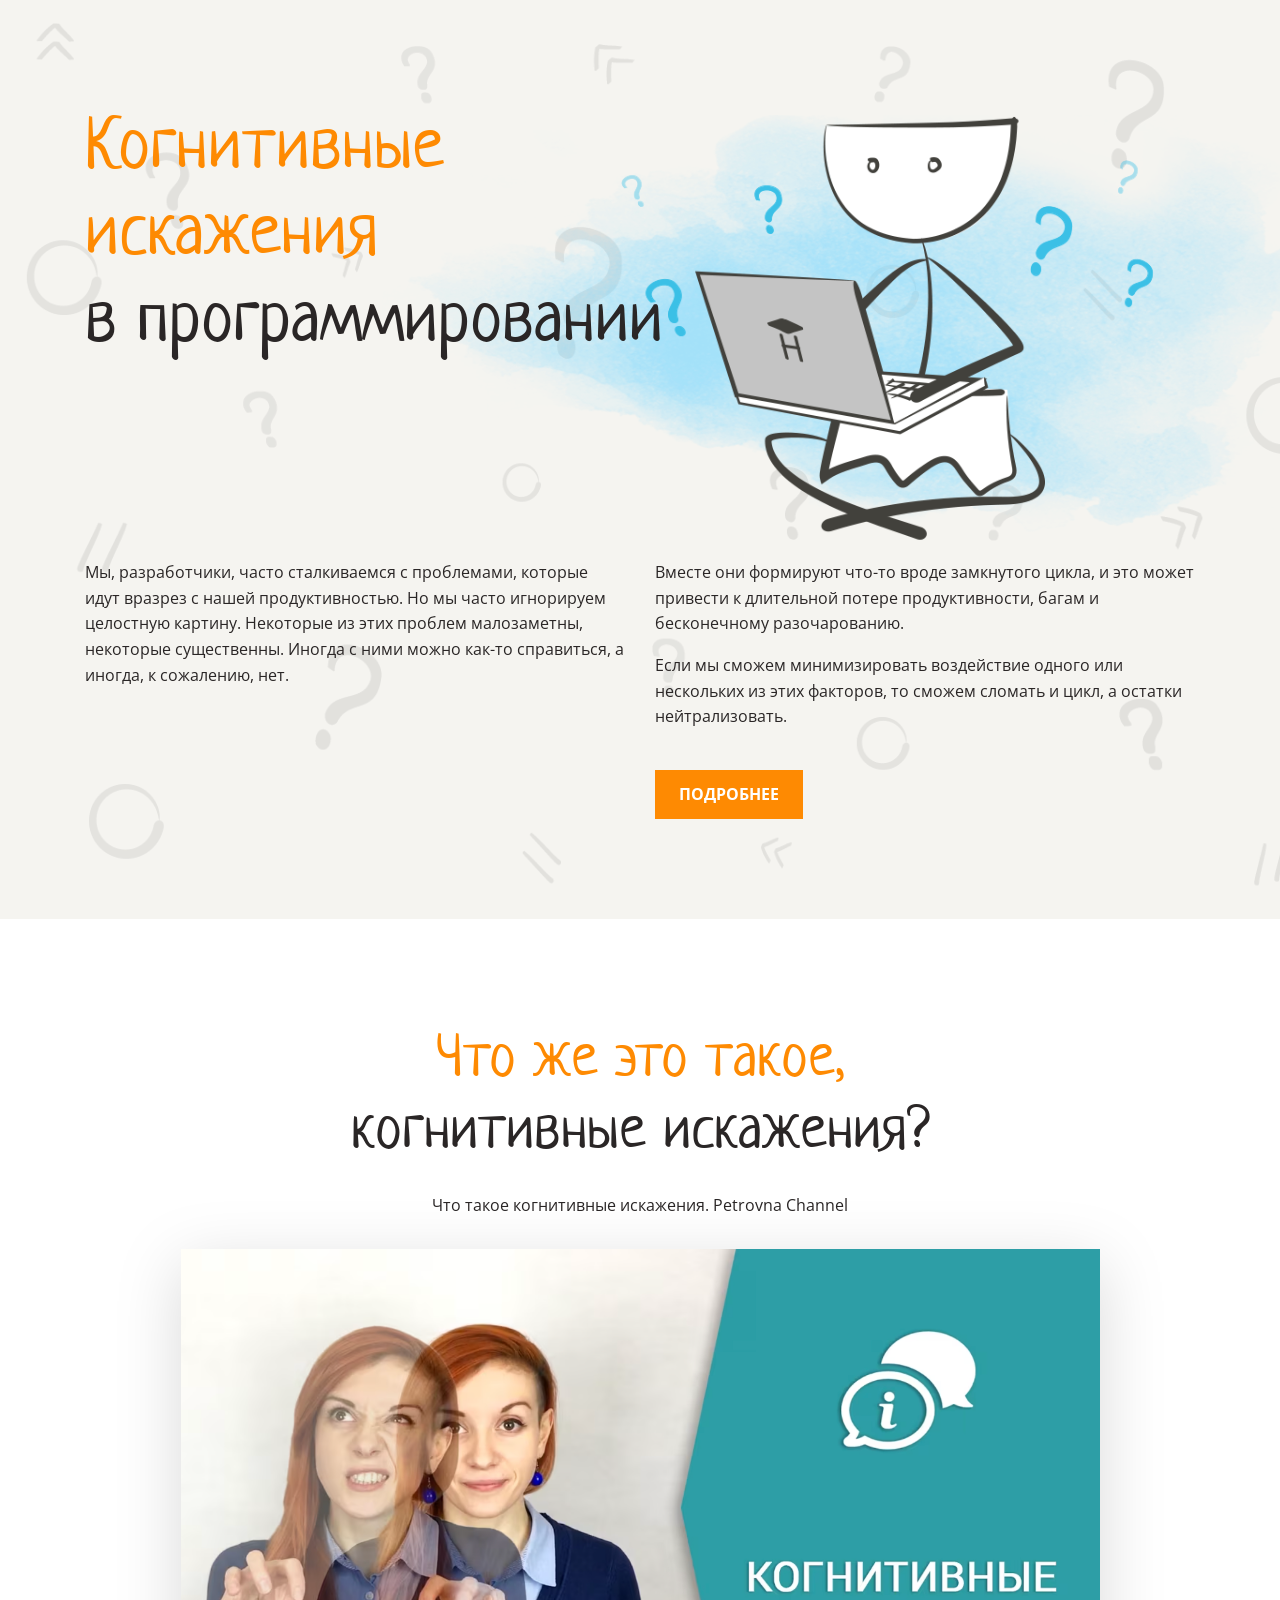
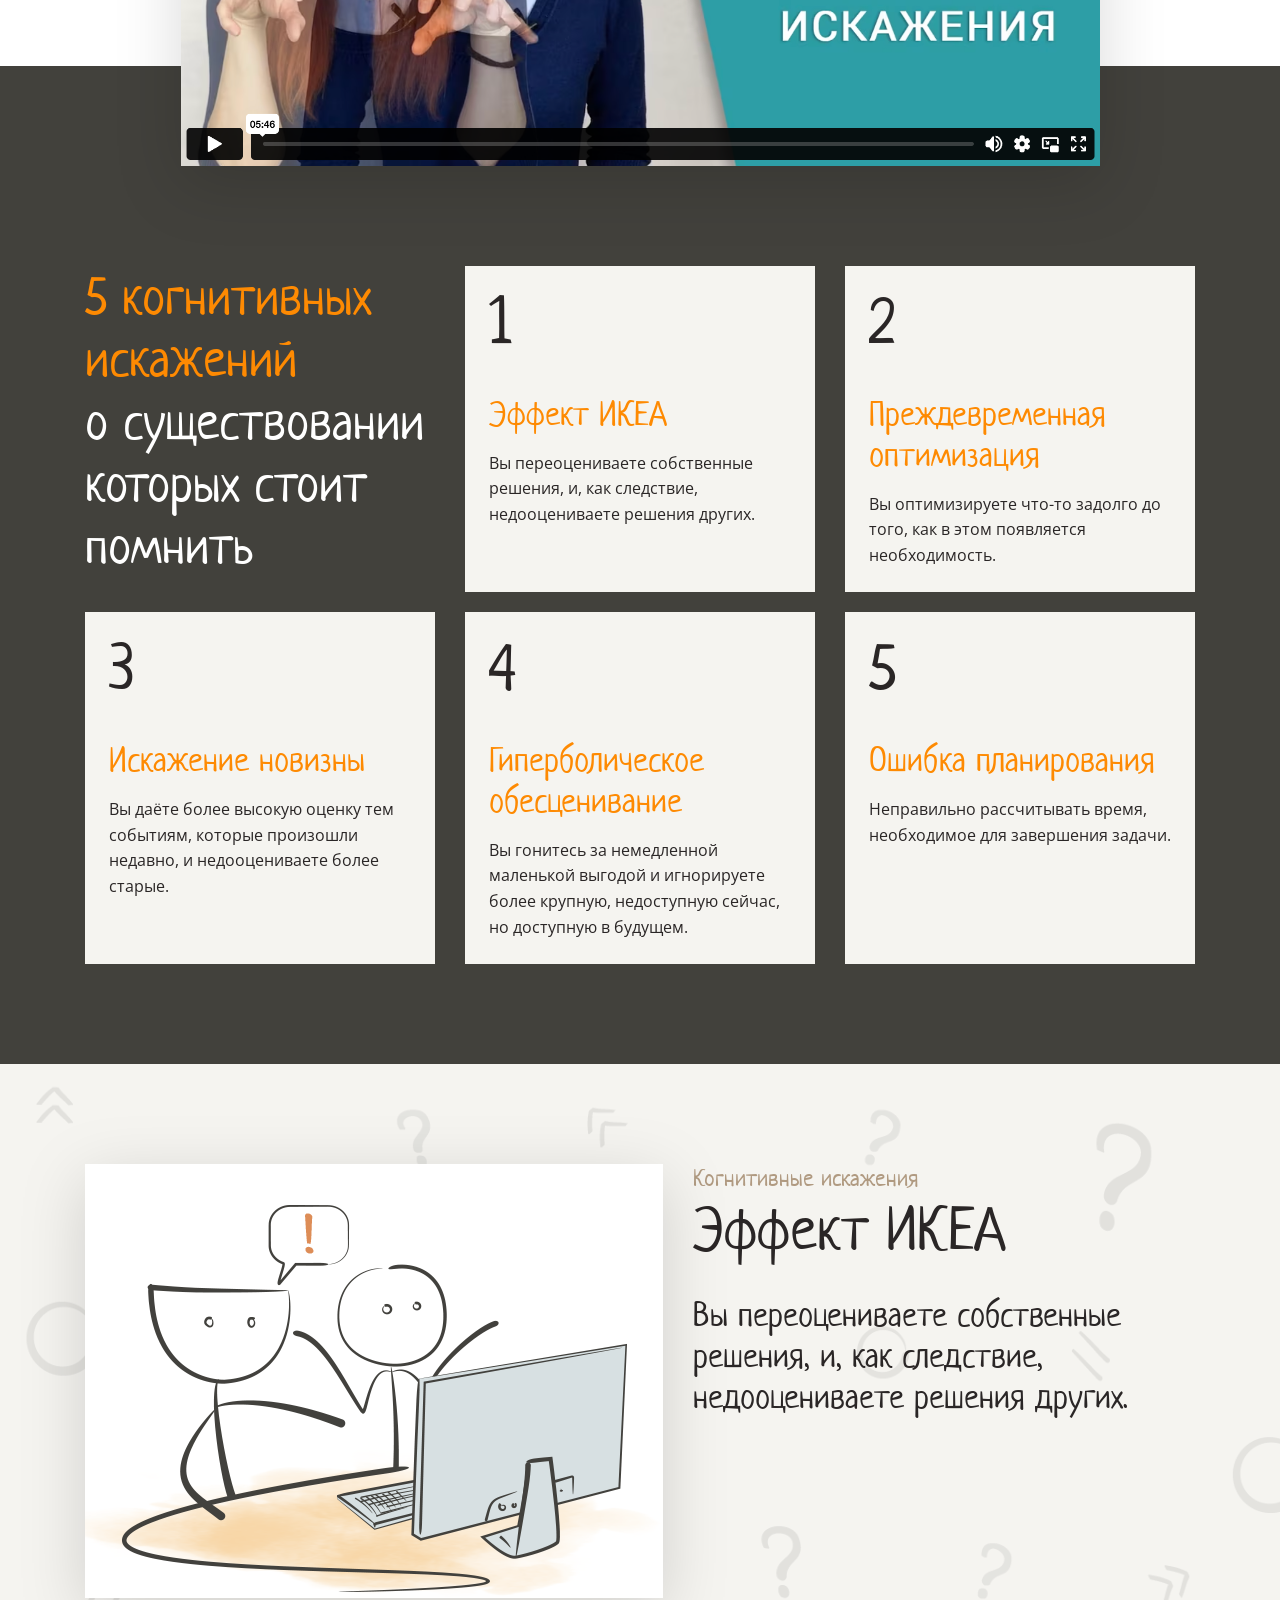
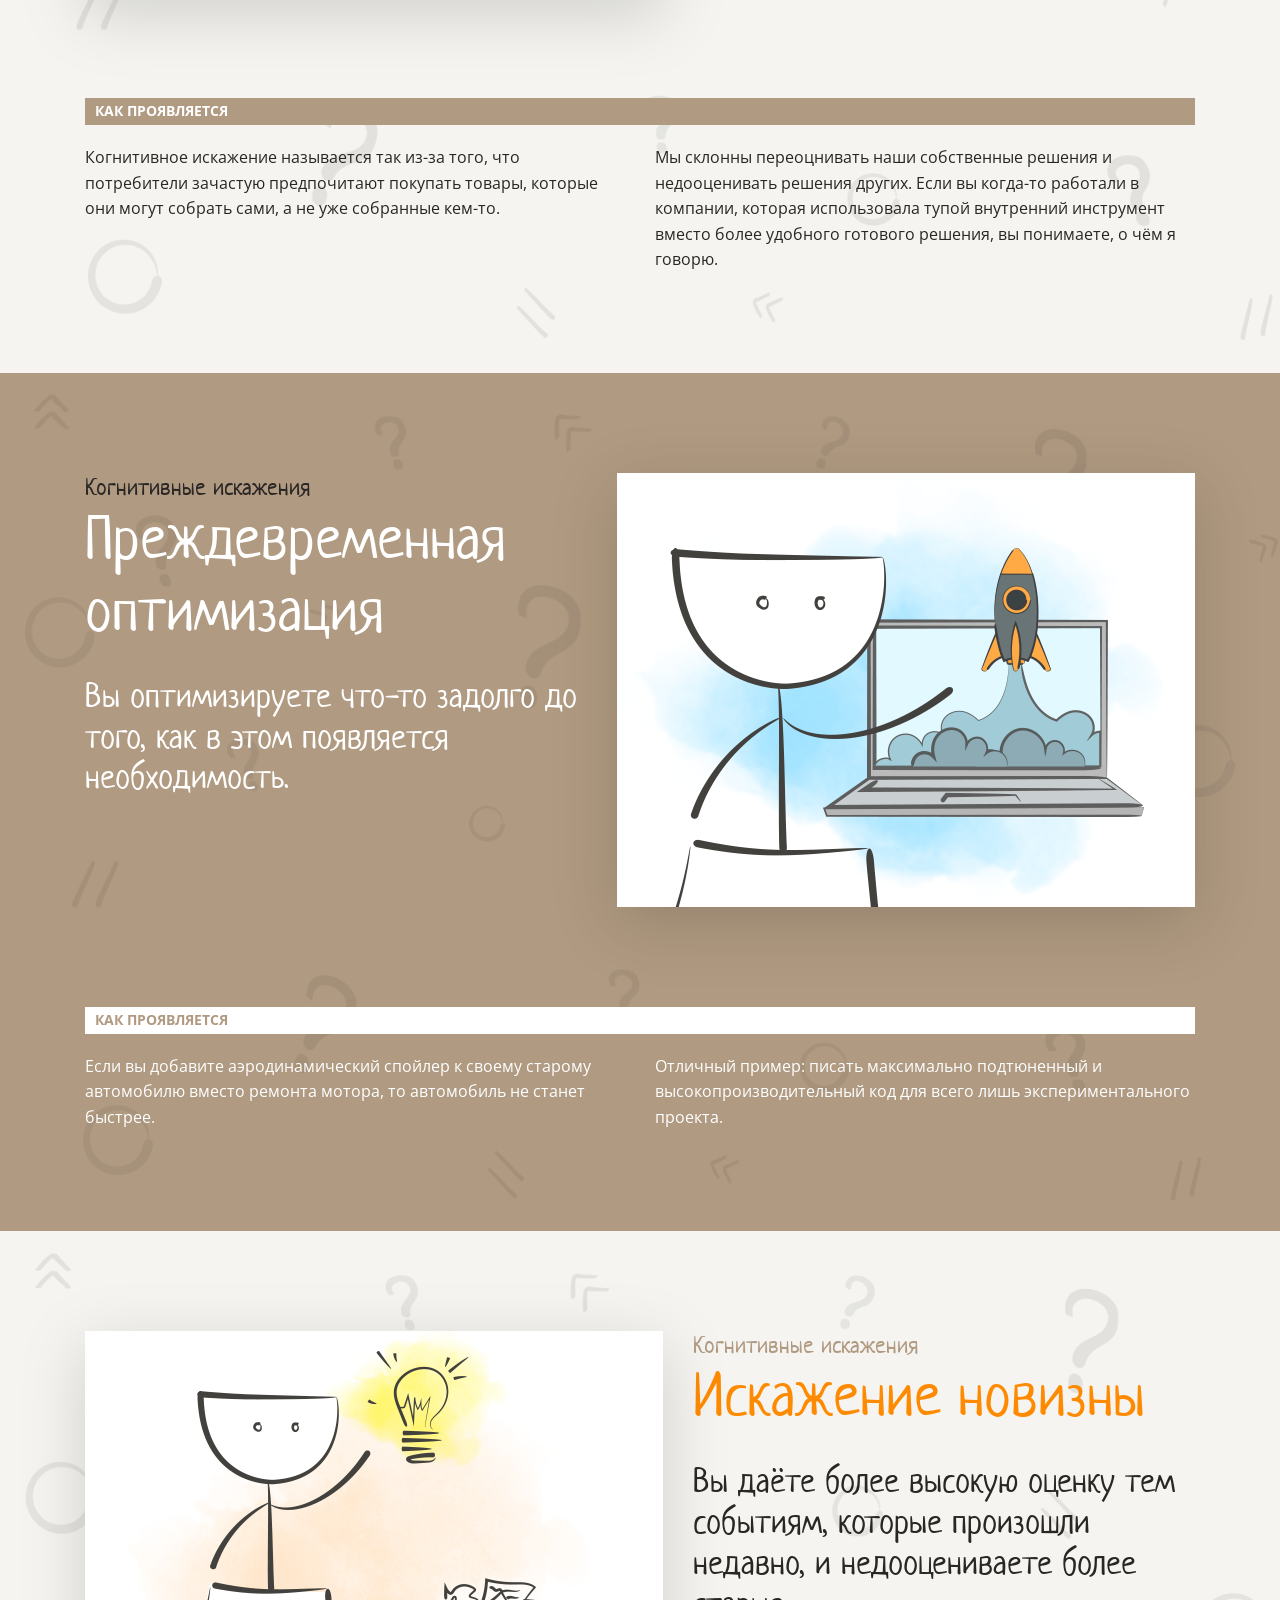
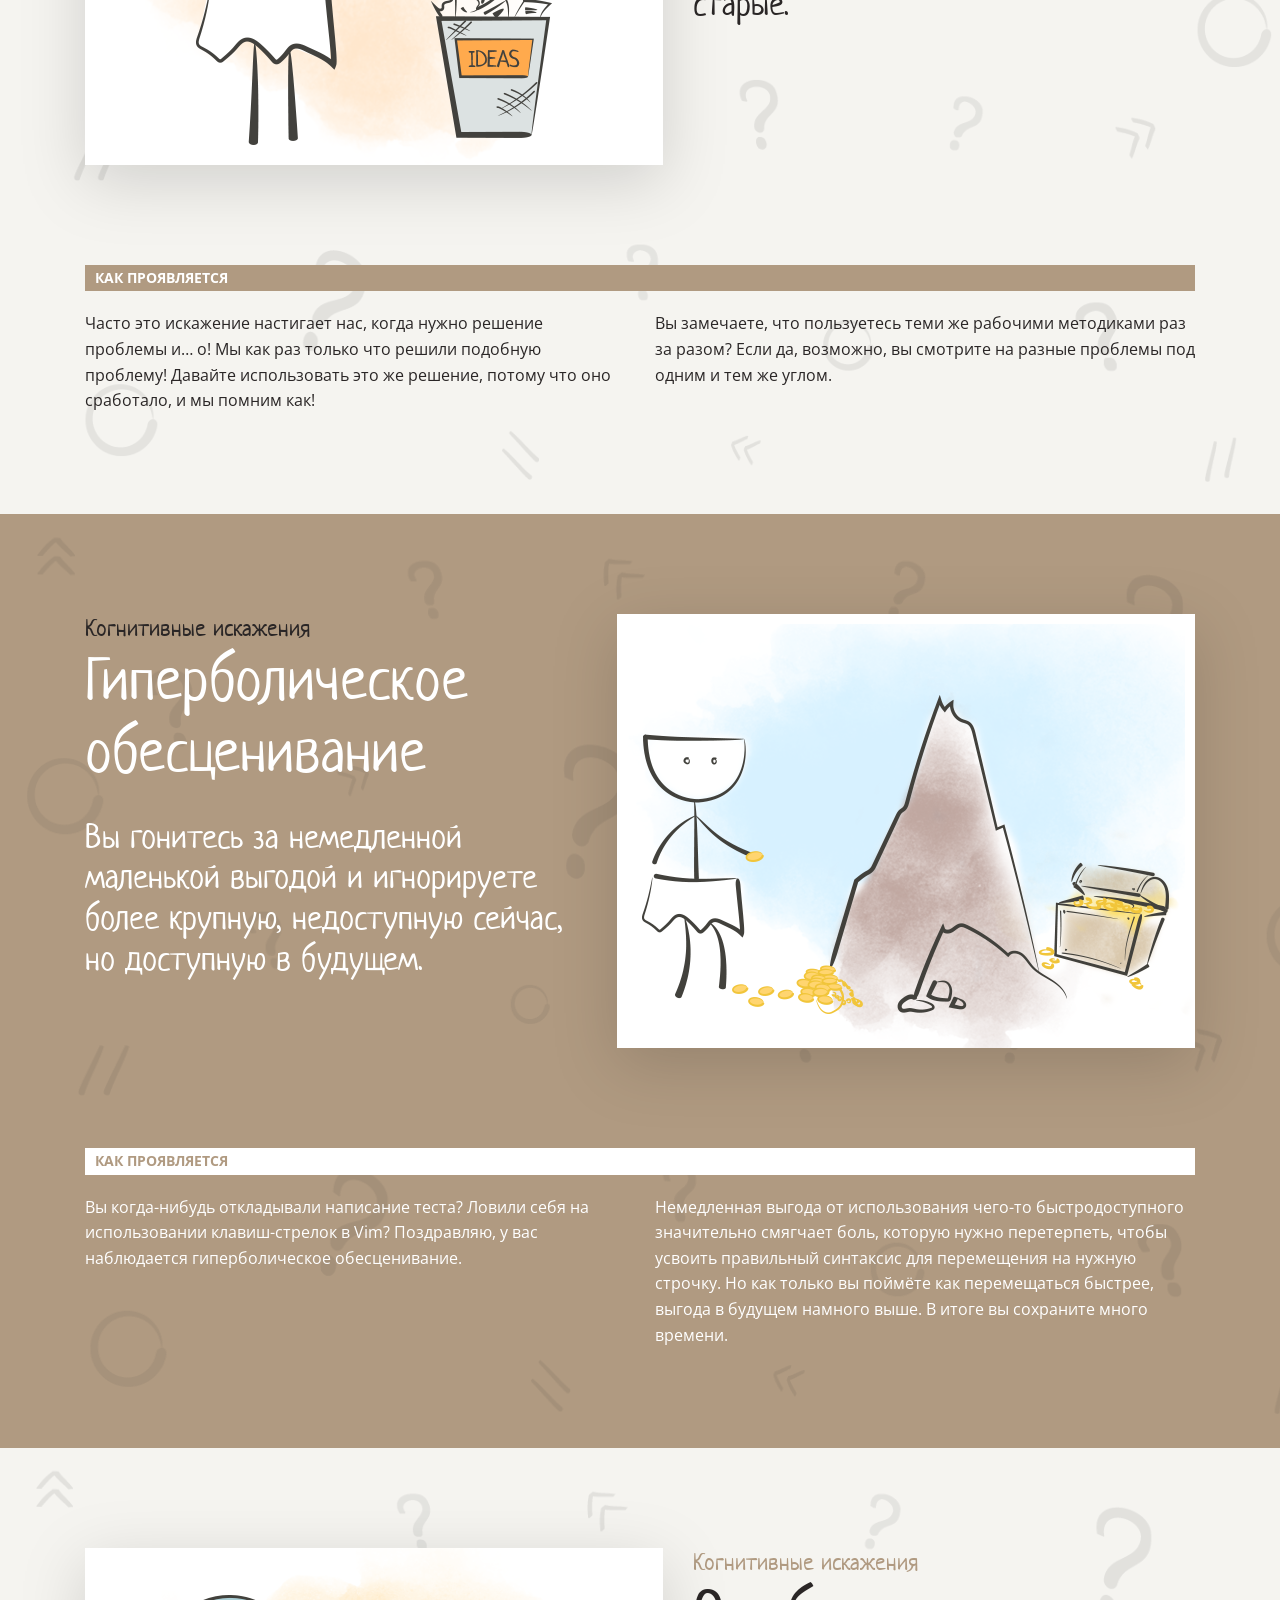
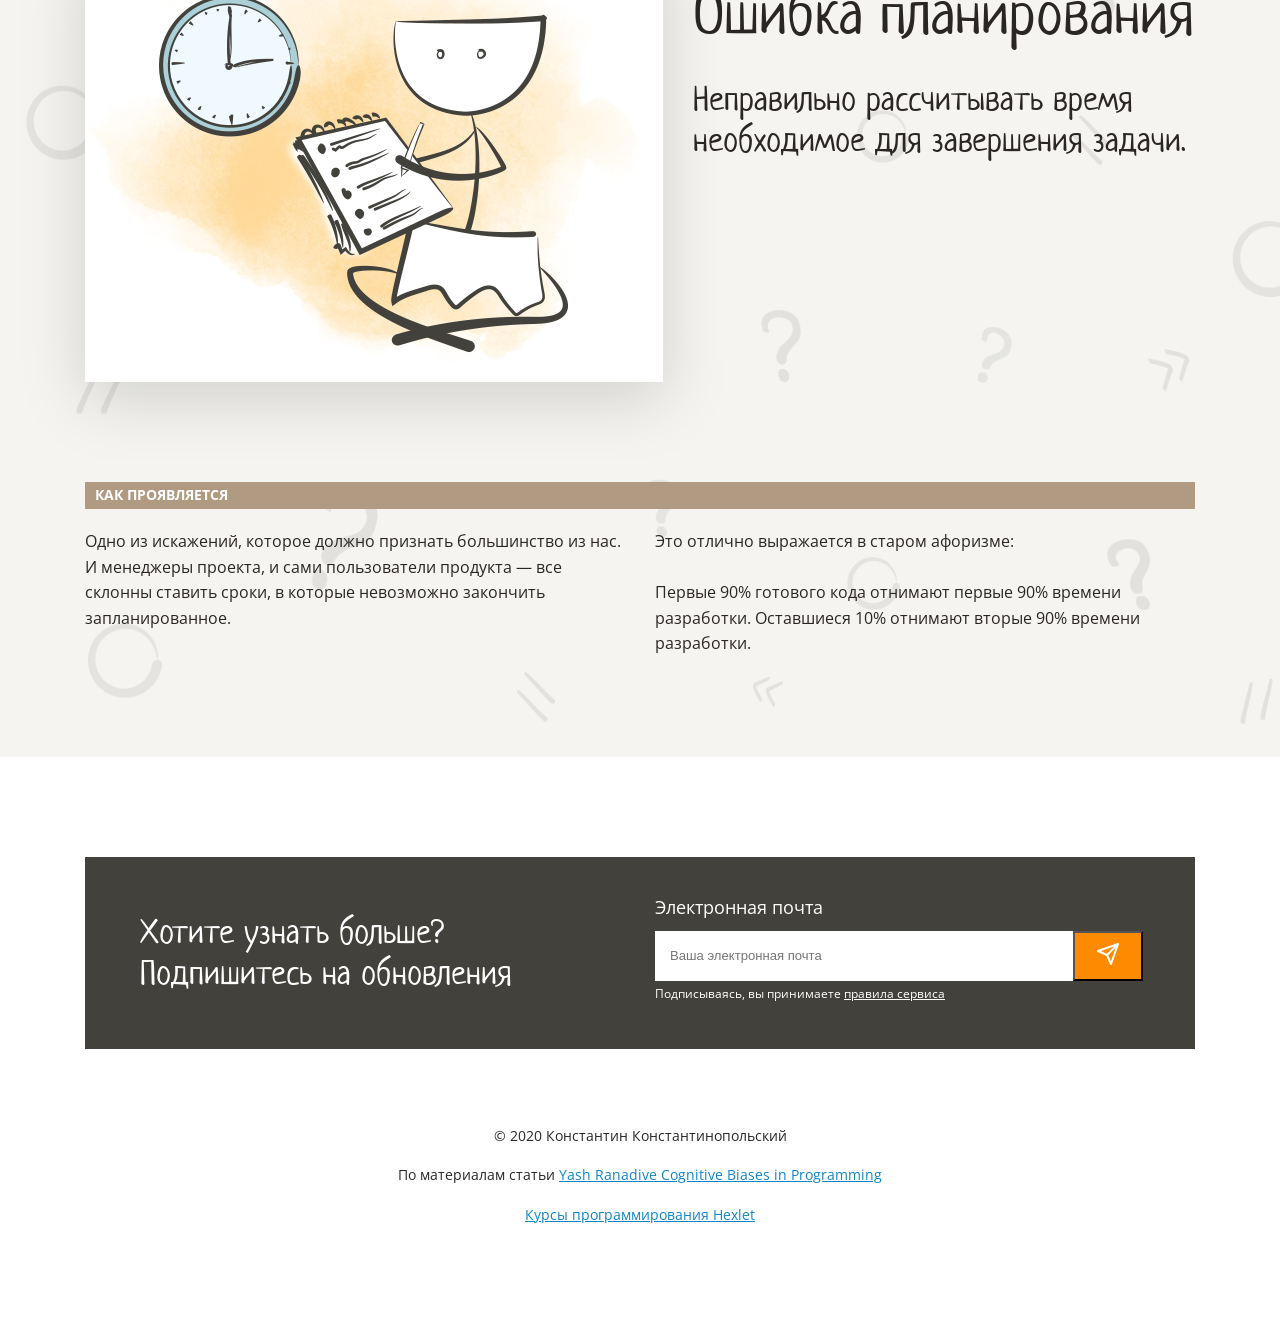
==== commit 68ba4318: "исправления" ====
--- a/src/index.html
+++ b/src/index.html
@@ -5,11 +5,6 @@
     <meta charset="UTF-8">
     <meta name="viewport" content="width=device-width, initial-scale=1.0">
     <link rel="stylesheet" href="styles/styles.css">
-    <link
-        href="https://fonts.googleapis.com/css2?family=Open+Sans:ital,wght@0,300;0,400;0,700;0,800;1,300;1,400;1,600;1,700;1,800&display=swap"
-        rel="stylesheet">
-    <link href="https://fonts.googleapis.com/css2?family=Neucha&display=swap" rel="stylesheet">
-
     <title>Когнитивные искажения tishunator</title>
 </head>
 
@@ -243,7 +238,8 @@
         <div class="container ">
             <div class="d-flex g-footer footer-style">
                 <div class="cognitive-distortions-sent white-color footer-text">
-                    <div class="padding-left-55px"> Хотите узнать больше? <br> Подпишитесь на обновления </div>
+                    <h3 class="padding-left-55px margin-0 white-color"> Хотите узнать больше? <br> Подпишитесь на
+                        обновления </h3>
                 </div>
                 <form class="subscribe-form">
                     <label for="email">Электронная почта</label>
--- a/src/styles/styles.css
+++ b/src/styles/styles.css
@@ -1,3 +1,14 @@
+:root {
+  --color-white: #fff;
+  --color-white-translucent: #d7ccc0;
+  --color-light: #f5f4f0;
+  --color-primary: #fe8a02;
+  --color-primary-dark: #42413c;
+  --color-dark: #2a2626;
+  --color-brown: #b09a81;
+  --color-blue: #1085c5;
+}
+
 @font-face {
   font-weight: 300;
   font-family: "Open Sans";
@@ -26,10 +37,10 @@
   margin: 0;
   padding: 0;
   font-weight: 400;
-  color: #2a2626;
+  color: var(--color-dark);
   font-size: 16px;
   line-height: 1.6em;
-  background-color: #f5f4f0;
+  background-color: var(--color-light);
 }
 
 .overflow-x-hidden {
@@ -45,7 +56,7 @@
   line-height: 1.2em;
   font-size: 72px;
   font-weight: 400;
-  color: #2a2626;
+  color: var(--color-dark);
 }
 
 h2 {
@@ -53,11 +64,11 @@
   line-height: 1.2em;
   font-size: 60px;
   font-weight: 400;
-  color: #fe8a02;
+  color: var(--color-primary);
 }
 
 .dark-color {
-  color: #2a2626;
+  color: var(--color-dark);
 }
 
 h3 {
@@ -65,7 +76,7 @@
   line-height: 1.2em;
   font-size: 34px;
   font-weight: 400;
-  color: #2a2626;
+  color: var(--color-dark);
 }
 
 .background-pattern {
@@ -102,7 +113,7 @@
 }
 
 .highlight {
-  color: #fe8a02;
+  color: var(--color-primary);
 }
 
 .nowrap {
@@ -143,8 +154,8 @@
 
 .btn {
   display: inline-block;
-  background: #fe8a02;
-  color: white;
+  background: var(--color-primary);
+  color: var(--color-white);
   border: none;
   padding: 12px 24px;
   font-size: 16px;
@@ -152,8 +163,6 @@
   margin-top: 40px;
   text-decoration: none;
 }
-
-
 
 .video-container {
   position: relative;
@@ -184,7 +193,7 @@
   left: 0;
   width: 100%;
   height: 100%;
-  background-color: white;
+  background-color: var(--color-white);
   z-index: -1;
   background-size: cover;
 }
@@ -208,7 +217,7 @@
   left: 0;
   width: 100%;
   height: 100%;
-  background-color: #42413c;
+  background-color: var(--color-primary-dark);
   z-index: -1;
   background-size: cover;
 }
@@ -232,8 +241,8 @@
 }
 
 .card {
-  background: #f5f4f0;
-  color: #2a2626;
+  background: var(--color-light);
+  color: var(--color-dark);
   text-decoration: none;
   flex-basis: 350px;
   box-sizing: border-box;
@@ -242,12 +251,12 @@
 }
 
 .card:hover {
-  background-color: #fe8a02;
-  color: white;
+  background-color: var(--color-primary);
+  color: var(--color-white);
 }
 
 .card-title {
-  color: #fe8a02;
+  color: var(--color-primary);
   margin-bottom: 16px;
   font-family: Neucha-Regular, cursive;
   font-size: 34px;
@@ -255,8 +264,8 @@
 }
 
 .card:hover .card-title {
-  background-color: #fe8a02;
-  color: white;
+  background-color: var(--color-primary);
+  color: var(--color-white);
 }
 
 h2.section-title {
@@ -264,7 +273,7 @@
   font-size: 52px;
   line-height: 1.2em;
   flex-basis: 350px;
-  color: white;
+  color: var(--color-white);
 }
 
 .card-number {
@@ -292,8 +301,8 @@
   font-size: 14px;
   line-height: 16.8px;
   font-weight: 700;
-  color: #b09a81;
-  background-color: white;
+  color: var(--color-brown);
+  background-color: var(--color-white);
   padding-top: 5px;
   padding-left: 10px;
   padding-bottom: 5px;
@@ -304,8 +313,8 @@
   font-size: 14px;
   line-height: 16.8px;
   font-weight: 700;
-  color: white;
-  background-color: #b09a81;
+  color: var(--color-white);
+  background-color: var(--color-brown);
   padding-top: 5px;
   padding-left: 10px;
   padding-bottom: 5px;
@@ -320,28 +329,28 @@
 }
 
 .background-brown {
-  background-color: #b09a81;
+  background-color: var(--color-brown);
   z-index: 0;
 }
 
 .white-color {
-  color: white;
+  color: var(--color-white);
 }
 
 .white-color-50 {
-  color: #D7CCC0;
+  color: var(--color-dark-translucent);
 }
 
 .brown-color {
-  color: #b09a81;
+  color: var(--color-brown);
 }
 
 .white-bg {
-  background-color: white;
+  background-color: var(--color-white);
 }
 
 .g-footer {
-  background-color: #42413c;
+  background-color: var(--color-primary-dark);
 }
 
 .footer-text {
@@ -358,12 +367,11 @@
 
 .subscribe-form label {
   font-size: 18px;
-  /*line-height: 160%;*/
-  color: white;
+  color: var(--color-white);
 }
 
 .subscribe-form input {
-  background-color: white;
+  background-color: var(--color-white);
   height: 50px;
   width: 418px;
 }
@@ -396,11 +404,11 @@
 }
 
 .my-button {
-  background-color: #fe8a02;
+  background-color: var(--color-primary);
   width: 70px;
   height: 50px;
   position: absolute;
-  cursor: pointer
+  cursor: pointer;
 }
 
 .padding-left-55px {
@@ -414,9 +422,9 @@
 }
 
 footer a {
-  color: #1085C5;
+  color: var(--color-blue);
 }
 
 .rules a {
-  color: white;
-}
+  color: var(--color-white);
+}
